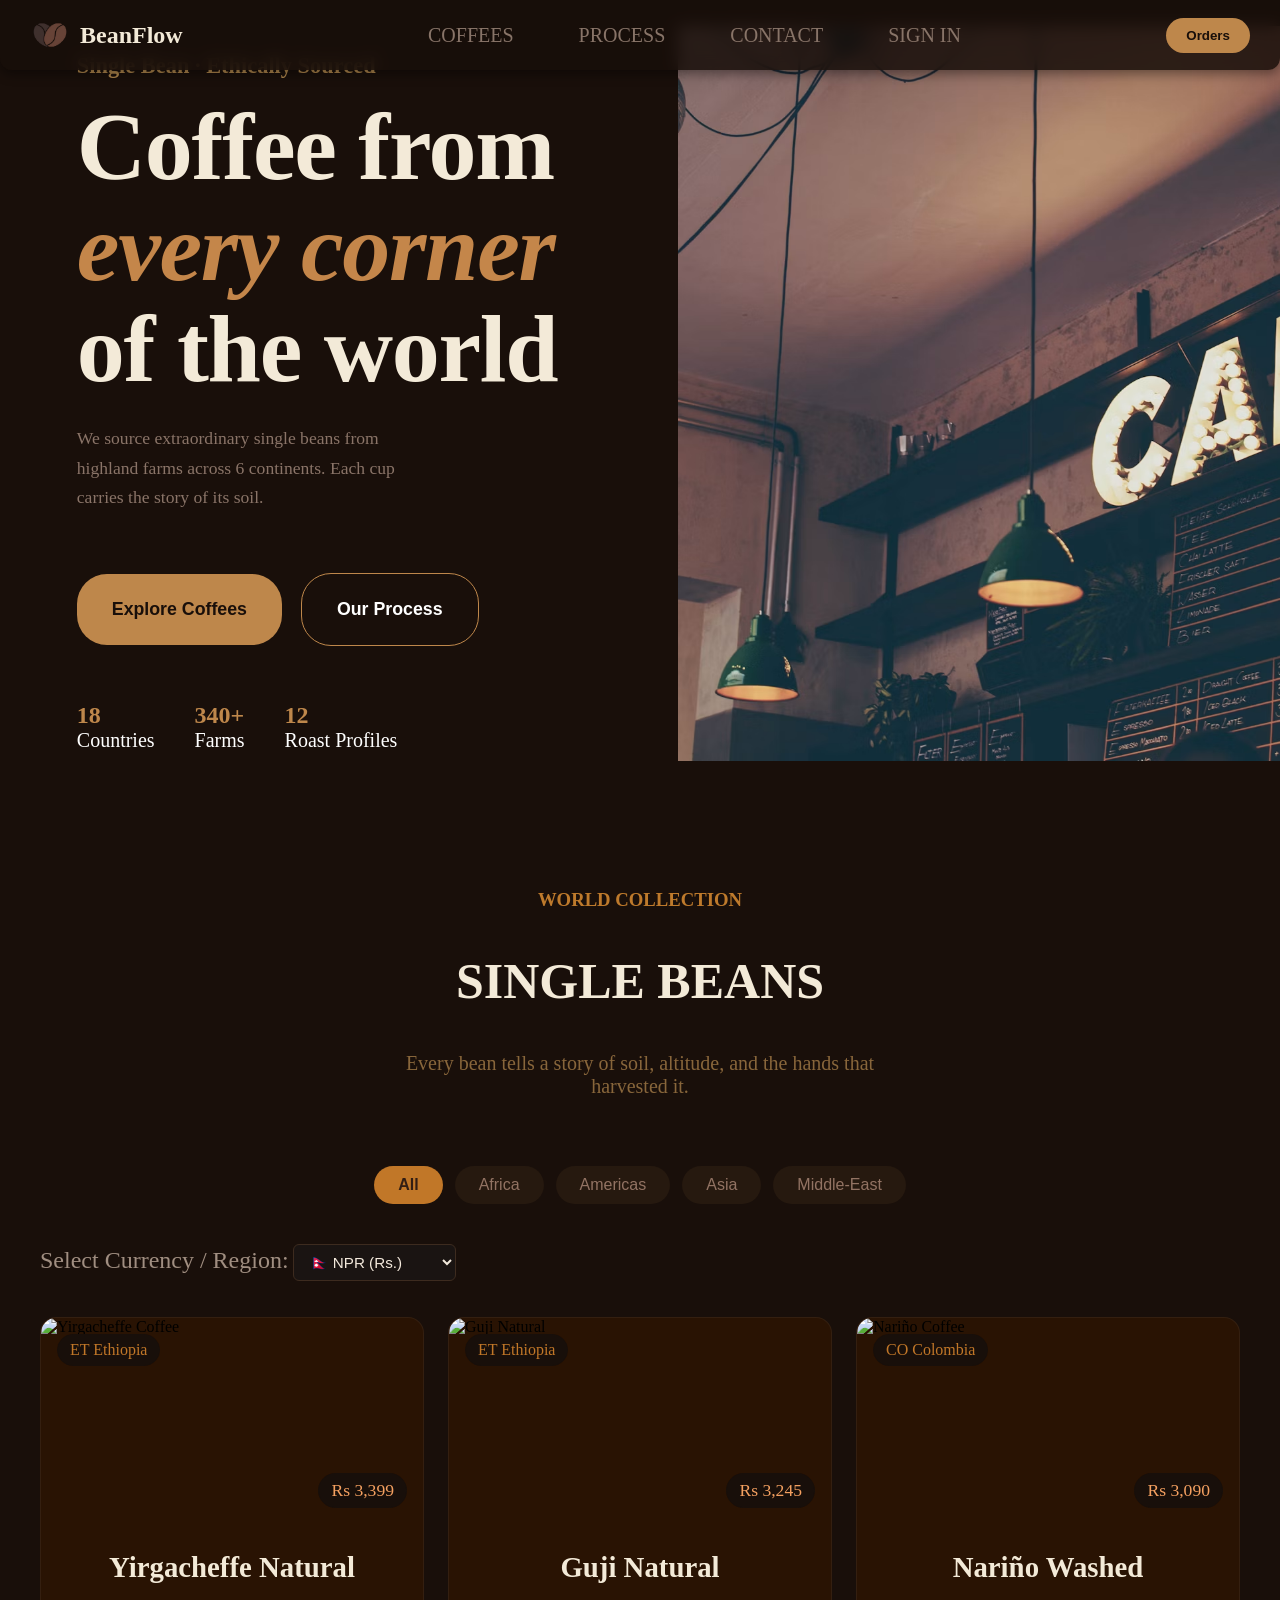
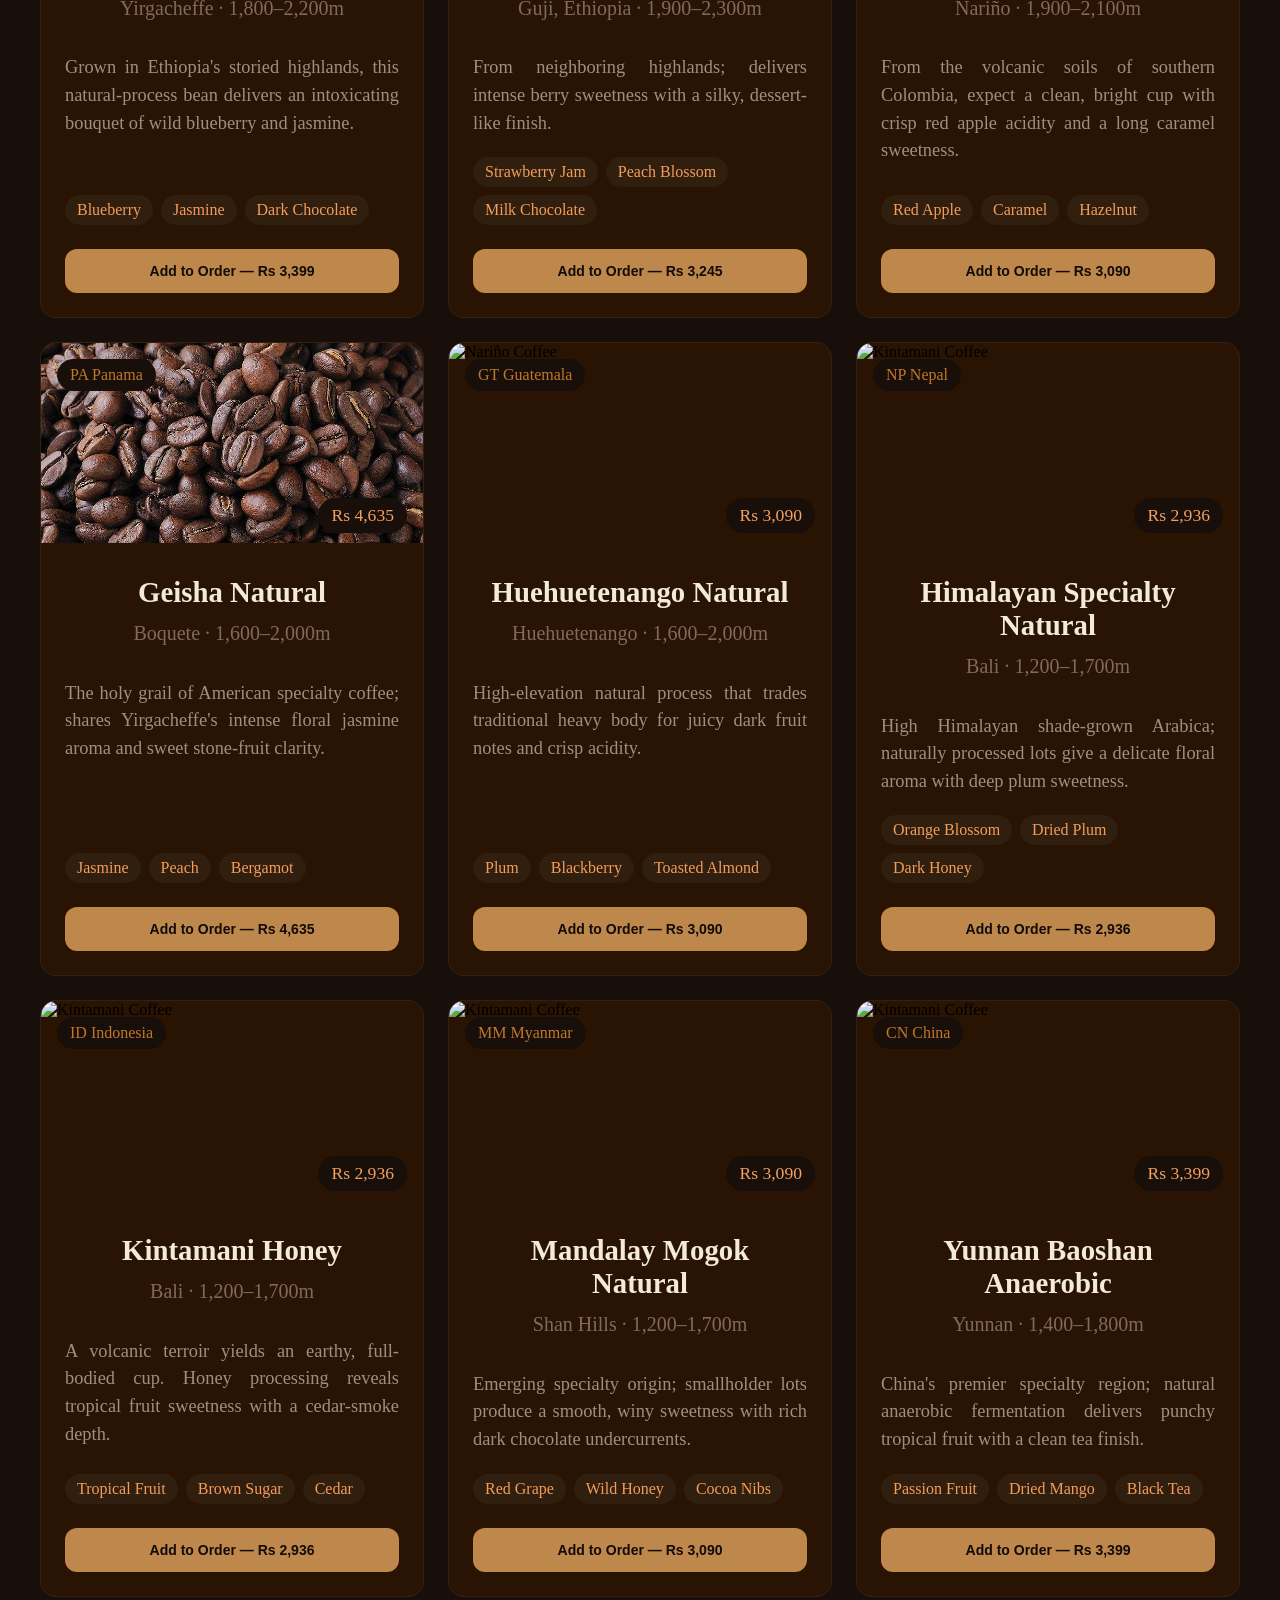
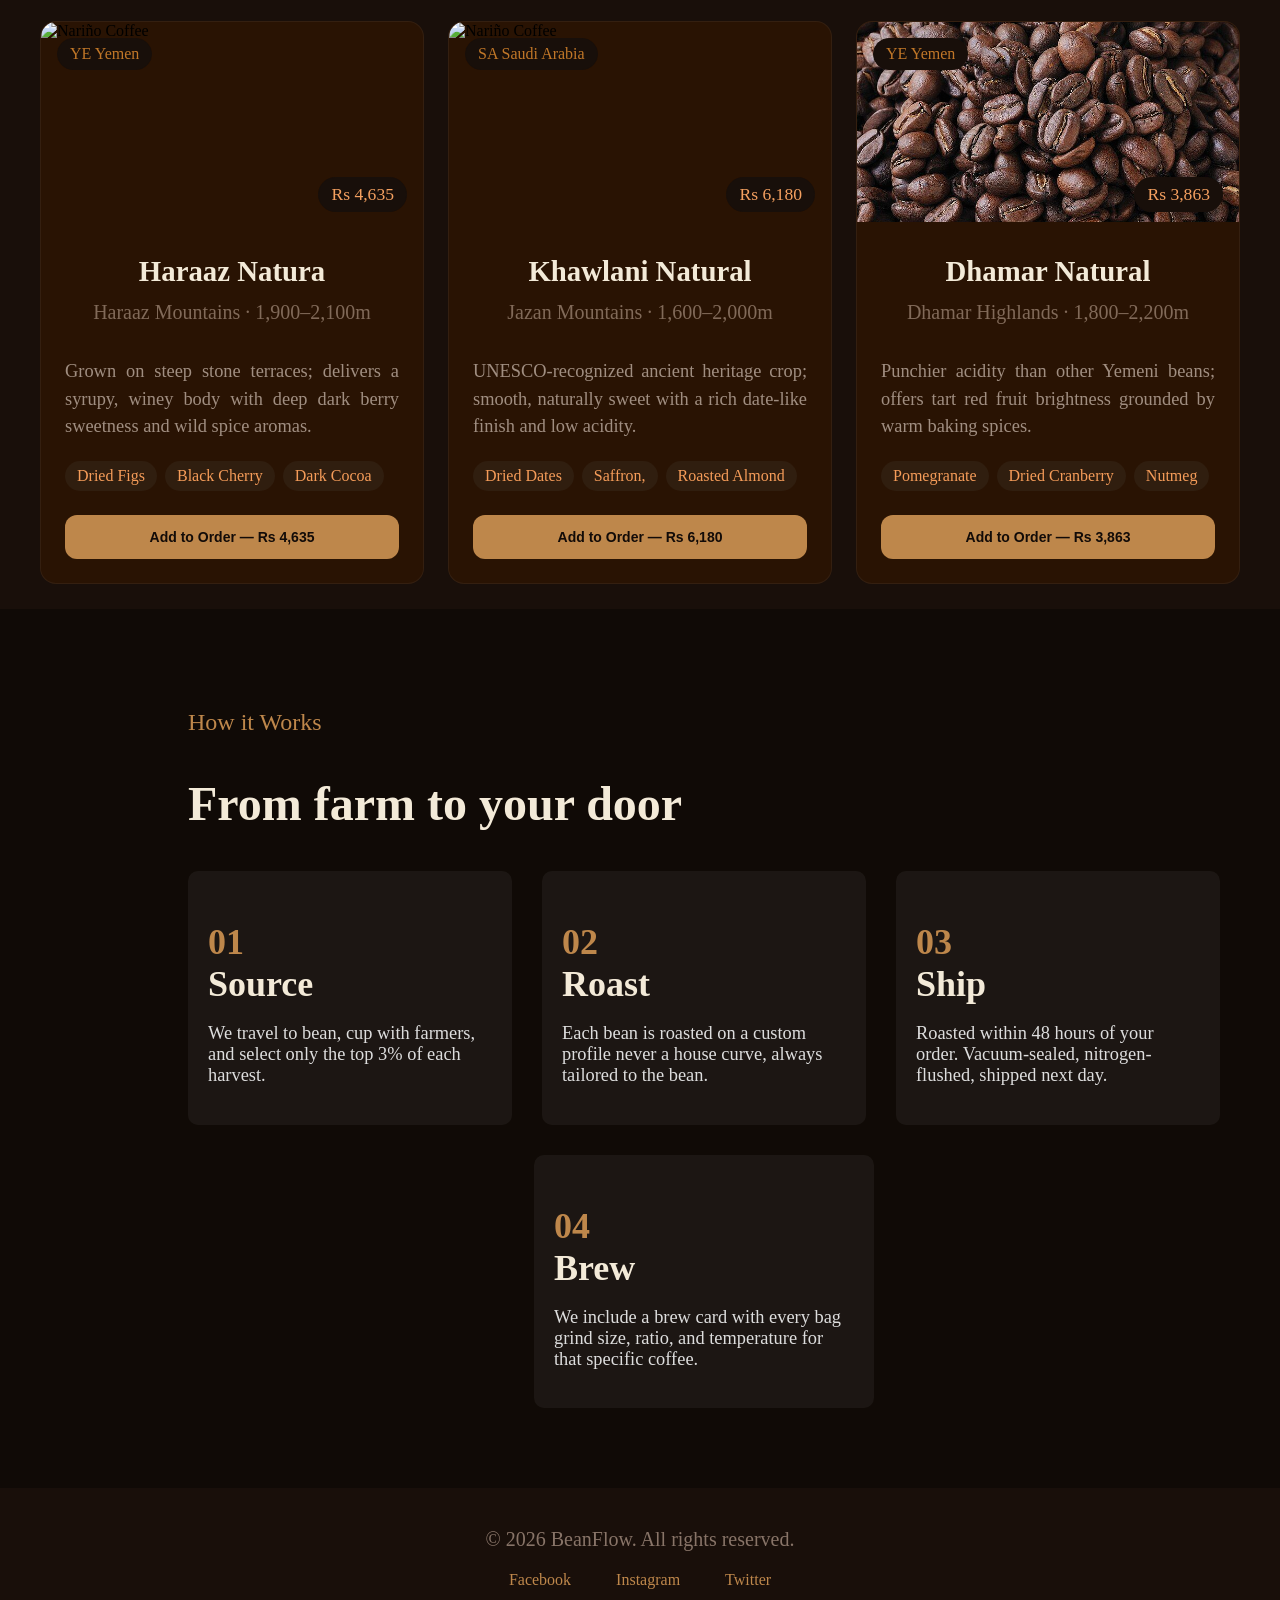
==== index.html @ 47e950b5 "Added coffee list and its features" ====
<!DOCTYPE html>
<html lang="en">

<head>
    <meta charset="UTF-8">
    <meta name="viewport" content="width=device-width, initial-scale=1.0">
    <title>BeanFlow</title>
    <link rel="icon" type="image/png" href="images/logo.png">
    <link rel="stylesheet" href="index.css">
</head>

<body>

    <nav class="navbar">
        <div class="logo">
            <a href="#home"><img src="images/logo.png" alt="Coffee Shop Logo">
                <span class="logo-text">BeanFlow</span></a>
        </div>
        <ul class="nav-links">
            <li><a href="#coffees">COFFEES</a></li>
            <li><a href="#proces">PROCESS</a></li>
            <li><a href="contact.html">CONTACT</a></li>
            <li><a href="signin.html">SIGN IN</a></li>
        </ul>
        <button class="cart-button">
            <!-- <img src="images/cart.jpg" alt="Cart Icon"> -->
            <span class="cart-text">Orders</span>
        </button>
    </nav>

    <div class="hero" id="home">
        <div class="hero-text">
            <h2>Single Bean · Ethically Sourced</h2>
            <h1>
                <span class="coffee-from">Coffee from</span><br>
                <span class="mid">every corner</span><br>
                <span class="coffee-from">of the world</span><br>
            </h1>
            <p> We source extraordinary single beans from <br>
                highland farms across 6 continents. Each cup<br>
                carries the story of its soil.</p>

            <div class="hero-bttn">
                <a href="#coffees"><button>Explore Coffees</button></a>
                <a href="#proces"><button id="process-bttn">Our Process</button></a>
            </div>
            <div class="hero-stats">
                <div><strong>18<br></strong>Countries</div>
                <div><strong>340+<br></strong>Farms</div>
                <div><strong>12<br></strong>Roast Profiles</div>
            </div>
        </div>
        <div class="hero-image">
            <img src="images/cozy-coffee-shop-stockcake.jpg" alt="Coffee Beans">
        </div>
    </div>

    <section class="coffees" id="coffees">
        <div class="heading">
            <h3>WORLD COLLECTION</h3>
            <h1>SINGLE BEANS</h1>
            <P>Every bean tells a story of soil, altitude, and the hands that <br>harvested it.</P>
        </div>

        <div class="container2">
            <div class="filter-tabs">
                <button class="tab-btn active" data-region="all">All</button>
                <button class="tab-btn" data-region="africa">Africa</button>
                <button class="tab-btn" data-region="americas">Americas</button>
                <button class="tab-btn" data-region="asia">Asia</button>
                <button class="tab-btn" data-region="middle-east">Middle-East</button>
            </div>

            <!-- Currency Selector -->
            <div class="currency-selector">
                <label for="currency">Select Currency / Region:</label>
                <select id="currency" onchange="updatePrices()">
                    <option value="NPR" selected>🇳🇵 NPR (Rs.)</option>
                    <option value="USD">🇺🇸 USD ($)</option>
                    <option value="EUR">🇪🇺 EUR (€)</option>
                    <option value="GBP">🇬🇧 GBP (£)</option>
                </select>
            </div>

            <div class="cards-grid">

                <!-- Card 1, africa -->
                <div class="card" data-region="africa">
                    <div class="card-image">
                        <img src="./images/Yirgacheffe Coffee.jpg" alt="Yirgacheffe Coffee">
                        <span class="badge top-left">ET Ethiopia</span>
                        <span class="badge top-right"><span class="price" data-price-usd="22">$22</span></span>
                    </div>
                    <div class="card-content">
                        <div class="card-header">
                            <h3 class="card-title">Yirgacheffe Natural</h3>

                        </div>
                        <p class="meta">Yirgacheffe · 1,800–2,200m</p>
                        <p class="description">
                            Grown in Ethiopia's storied highlands, this natural-process bean delivers an intoxicating
                            bouquet of wild blueberry and jasmine.
                        </p>
                        <div class="tags">
                            <span class="tag">Blueberry</span>
                            <span class="tag">Jasmine</span>
                            <span class="tag">Dark Chocolate</span>
                        </div>
                        <button class="btn-primary" data-price-usd="22">Add to Order — $22</button>
                    </div>
                </div>
                <div class="card" data-region="africa">
                    <div class="card-image">
                        <img src="./images/Guji Natural.webp" alt="Guji Natural">
                        <span class="badge top-left">ET Ethiopia</span>
                        <span class="badge top-right"><span class="price" data-price-usd="21">$21</span></span>
                    </div>
                    <div class="card-content">
                        <div class="card-header">
                            <h3 class="card-title">Guji Natural</h3>
                        </div>
                        <p class="meta">Guji, Ethiopia · 1,900–2,300m</p>
                        <p class="description">
                            From neighboring highlands; delivers intense berry sweetness with a silky, dessert-like
                            finish.
                        </p>
                        <div class="tags">
                            <span class="tag">Strawberry Jam</span>
                            <span class="tag">Peach Blossom</span>
                            <span class="tag">Milk Chocolate</span>
                        </div>
                        <button class="btn-primary" data-price-usd="21">Add to Order — $21</button>
                    </div>
                </div>

                <!-- Card 2, americas -->


                <div class="card" data-region="americas">
                    <div class="card-image">
                        <img src="./images/Nariño Washed.jpg"
                            alt="Nariño Coffee">
                        <span class="badge top-left">CO Colombia</span>
                        <span class="badge top-right"><span class="price" data-price-usd="20">$20</span></span>
                    </div>
                    <div class="card-content">
                        <div class="card-header">
                            <h3 class="card-title">Nariño Washed</h3>
                        </div>
                        <p class="meta">Nariño · 1,900–2,100m</p>
                        <p class="description">
                            From the volcanic soils of southern Colombia, expect a clean, bright cup with crisp red
                            apple acidity and a long caramel sweetness.
                        </p>
                        <div class="tags">
                            <span class="tag">Red Apple</span>
                            <span class="tag">Caramel</span>
                            <span class="tag">Hazelnut</span>
                        </div>
                        <button class="btn-primary" data-price-usd="20">Add to Order — $20</button>
                    </div>
                </div>


                <div class="card" data-region="americas">
                    <div class="card-image">
                        <img src="./images/bean_logic.jpg"
                            alt="Nariño Coffee">
                        <span class="badge top-left">PA Panama</span>
                        <span class="badge top-right"><span class="price" data-price-usd="30">$30</span></span>
                    </div>
                    <div class="card-content">
                        <div class="card-header">
                            <h3 class="card-title">Geisha Natural</h3>
                        </div>
                        <p class="meta">Boquete · 1,600–2,000m</p>
                        <p class="description">
                            The holy grail of American specialty coffee; shares Yirgacheffe's
                            intense floral jasmine aroma and sweet stone-fruit clarity.
                        </p>
                        <div class="tags">
                            <span class="tag">Jasmine</span>
                            <span class="tag">Peach</span>
                            <span class="tag">Bergamot</span>
                        </div>
                        <button class="btn-primary" data-price-usd="30">Add to Order — $30</button>
                    </div>
                </div>

                <div class="card" data-region="americas">
                    <div class="card-image">
                        <img src="./images/Huehuetenango Natural.jpg"
                            alt="Nariño Coffee">
                        <span class="badge top-left">GT Guatemala</span>
                        <span class="badge top-right"><span class="price" data-price-usd="20">$20</span></span>
                    </div>
                    <div class="card-content">
                        <div class="card-header">
                            <h3 class="card-title">Huehuetenango Natural</h3>

                        </div>
                        <p class="meta">Huehuetenango · 1,600–2,000m</p>
                        <p class="description">
                            High-elevation natural process that trades traditional heavy
                            body for juicy dark fruit notes and crisp acidity.
                        </p>
                        <div class="tags">
                            <span class="tag">Plum</span>
                            <span class="tag">Blackberry</span>
                            <span class="tag">Toasted Almond</span>
                        </div>
                        <button class="btn-primary" data-price-usd="20">Add to Order — $20</button>
                    </div>
                </div>

                <!-- Card 3 -->

                <div class="card" data-region="asia">
                    <div class="card-image">
                        <img src="./images/Himalayan Specialty Natural.webp"
                            alt="Kintamani Coffee">
                        <span class="badge top-left">NP Nepal</span>
                        <span class="badge top-right"><span class="price" data-price-usd="19">$19</span></span>
                    </div>
                    <div class="card-content">
                        <div class="card-header">
                            <h3 class="card-title">Himalayan Specialty Natural</h3>

                        </div>
                        <p class="meta">Bali · 1,200–1,700m</p>
                        <p class="description">
                            High Himalayan shade-grown Arabica; naturally processed lots give a delicate floral aroma
                            with deep plum sweetness.
                        </p>
                        <div class="tags">
                            <span class="tag">Orange Blossom</span>
                            <span class="tag">Dried Plum</span>
                            <span class="tag">Dark Honey</span>
                        </div>
                        <button class="btn-primary" data-price-usd="19">Add to Order — $19</button>
                    </div>
                </div>

                <div class="card" data-region="asia">
                    <div class="card-image">
                        <img src="./images/Guji Natural.webp"
                            alt="Kintamani Coffee">
                        <span class="badge top-left">ID Indonesia</span>
                        <span class="badge top-right"><span class="price" data-price-usd="19">$19</span>
                    </div>
                    <div class="card-content">
                        <div class="card-header">
                            <h3 class="card-title">Kintamani Honey</h3>
                        </div>
                        <p class="meta">Bali · 1,200–1,700m</p>
                        <p class="description">
                            A volcanic terroir yields an earthy, full-bodied cup. Honey processing reveals tropical
                            fruit sweetness with a cedar-smoke depth.
                        </p>
                        <div class="tags">
                            <span class="tag">Tropical Fruit</span>
                            <span class="tag">Brown Sugar</span>
                            <span class="tag">Cedar</span>
                        </div>
                        <button class="btn-primary" data-price-usd="19">Add to Order — $19</button>
                    </div>
                </div>

                <div class="card" data-region="asia">
                    <div class="card-image">
                        <img src="./images/Nariño Washed.jpg"
                            alt="Kintamani Coffee">
                        <span class="badge top-left">MM Myanmar</span>
                        <span class="badge top-right"><span class="price" data-price-usd="20">$20</span></span>
                    </div>
                    <div class="card-content">
                        <div class="card-header">
                            <h3 class="card-title">Mandalay Mogok Natural</h3>
                        </div>
                        <p class="meta">Shan Hills · 1,200–1,700m</p>
                        <p class="description">
                            Emerging specialty origin; smallholder lots produce a smooth, winy sweetness with rich dark
                            chocolate undercurrents.
                        </p>
                        <div class="tags">
                            <span class="tag">Red Grape</span>
                            <span class="tag">Wild Honey</span>
                            <span class="tag">Cocoa Nibs</span>
                        </div>
                        <button class="btn-primary" data-price-usd="20">Add to Order — $20</button>
                    </div>
                </div>

                <div class="card" data-region="asia">
                    <div class="card-image">
                        <img src="./images/Yirgacheffe Coffee.jpg"
                            alt="Kintamani Coffee">
                        <span class="badge top-left">CN China</span>
                        <span class="badge top-right"><span class="price" data-price-usd="22">$22</span></span>
                    </div>
                    <div class="card-content">
                        <div class="card-header">
                            <h3 class="card-title">Yunnan Baoshan Anaerobic</h3>
                        </div>
                        <p class="meta">Yunnan · 1,400–1,800m</p>
                        <p class="description">
                            China's premier specialty region; natural anaerobic fermentation delivers punchy tropical
                            fruit with a clean tea finish.
                        </p>
                        <div class="tags">
                            <span class="tag">Passion Fruit</span>
                            <span class="tag">Dried Mango</span>
                            <span class="tag">Black Tea</span>
                        </div>
                        <button class="btn-primary" data-price-usd="22">Add to Order — $22</button>
                    </div>
                </div>

                <div class="card" data-region="middle-east">
                    <div class="card-image">
                        <img src="./images/Himalayan Specialty Natural.webp"
                            alt="Nariño Coffee">
                        <span class="badge top-left">YE Yemen</span>
                        <span class="badge top-right"><span class="price" data-price-usd="30">$30</span></span>
                    </div>
                    <div class="card-content">
                        <div class="card-header">
                            <h3 class="card-title">Haraaz Natura</h3>

                        </div>
                        <p class="meta">Haraaz Mountains · 1,900–2,100m</p>
                        <p class="description">
                            Grown on steep stone terraces; delivers a syrupy, winey body with deep dark berry sweetness
                            and wild spice aromas.
                        </p>
                        <div class="tags">
                            <span class="tag">Dried Figs</span>
                            <span class="tag">Black Cherry</span>
                            <span class="tag">Dark Cocoa</span>
                        </div>
                        <button class="btn-primary" data-price-usd="30">Add to Order — $30</button>
                    </div>
                </div>

                <div class="card" data-region="middle-east">
                    <div class="card-image">
                        <img src="./images/Huehuetenango Natural.jpg"
                            alt="Nariño Coffee">
                        <span class="badge top-left">SA Saudi Arabia</span>
                        <span class="badge top-right"><span class="price" data-price-usd="40">$40</span></span>
                    </div>
                    <div class="card-content">
                        <div class="card-header">
                            <h3 class="card-title">Khawlani Natural</h3>

                        </div>
                        <p class="meta">Jazan Mountains · 1,600–2,000m</p>
                        <p class="description">
                            UNESCO-recognized ancient heritage crop; smooth, naturally sweet with a rich date-like
                            finish and low acidity.
                        </p>
                        <div class="tags">
                            <span class="tag">Dried Dates</span>
                            <span class="tag">Saffron,</span>
                            <span class="tag">Roasted Almond</span>
                        </div>
                        <button class="btn-primary" data-price-usd="40">Add to Order — $40</button>
                    </div>
                </div>

                <div class="card" data-region="middle-east">
                    <div class="card-image">
                        <img src="./images/bean_logic.jpg"
                            alt="Nariño Coffee">
                        <span class="badge top-left">YE Yemen</span>
                        <span class="badge top-right"><span class="price" data-price-usd="25">$25</span></span>
                    </div>
                    <div class="card-content">
                        <div class="card-header">
                            <h3 class="card-title">Dhamar Natural</h3>

                        </div>
                        <p class="meta">Dhamar Highlands · 1,800–2,200m</p>
                        <p class="description">
                            Punchier acidity than other Yemeni beans; offers tart red fruit brightness grounded by warm
                            baking spices.
                        </p>
                        <div class="tags">
                            <span class="tag">Pomegranate</span>
                            <span class="tag">Dried Cranberry</span>
                            <span class="tag">Nutmeg</span>
                        </div>
                        <button class="btn-primary" data-price-usd="25">Add to Order — $25</button>
                    </div>
                </div>

            </div>
        </div>
    </section>

    <section class="last" id="proces">
        <div class="last-text">
            <h2>How it Works</h2>
            <h1>From farm to your door</h1>
            <div class="steps">
                <div class="step">
                    <h1><strong>01<br></strong> Source</h1>
                    <p>We travel to bean, cup with farmers, and select only the top 3% of each harvest.</p>
                </div>
                <div class="step">
                    <h1><strong>02<br></strong> Roast</h1>
                    <p>Each bean is roasted on a custom profile never a house curve, always tailored to the bean.
                    </p>
                </div>
                <div class="step">
                    <h1><strong>03<br></strong> Ship</h1>
                    <p>Roasted within 48 hours of your order. Vacuum-sealed, nitrogen-flushed, shipped next day.</p>
                </div>
                <div class="step">
                    <h1><strong>04<br></strong> Brew</h1>
                    <p>We include a brew card with every bag grind size, ratio, and temperature for that specific
                        coffee.</p>
                </div>
            </div>
        </div>
    </section>

    <section class="footer">
        <div class="copyright">
            <p>&copy; 2026 BeanFlow. All rights reserved.</p>
        </div>
        <div class="socials">
            <a href="#">Facebook</a>
            <a href="#">Instagram</a>
            <a href="#">Twitter</a>
        </div>


    </section>

    <script>
        document.addEventListener('DOMContentLoaded', () => {
            const tabs = document.querySelectorAll('.tab-btn');
            const cards = document.querySelectorAll('.card');

            tabs.forEach(tab => {
                tab.addEventListener('click', () => {
                    // 1. Remove active state from all tabs and set to clicked tab
                    tabs.forEach(t => t.classList.remove('active'));
                    tab.classList.add('active');

                    // 2. Get region value from dataset
                    const selectedRegion = tab.dataset.region;

                    // 3. Filter cards
                    cards.forEach(card => {
                        const cardRegion = card.dataset.region;

                        if (selectedRegion === 'all' || cardRegion === selectedRegion) {
                            card.classList.remove('hide');
                        } else {
                            card.classList.add('hide');
                        }
                    });
                });
            });
        });

        // Exchange rates relative to 1 USD
        const exchangeRates = {
            USD: { symbol: "$", rate: 1, prefix: true },
            NPR: { symbol: "Rs ", rate: 154.5, prefix: true }, // 1 USD ≈ 154.5 NPR
            EUR: { symbol: "€", rate: 0.92, prefix: true },
            GBP: { symbol: "£", rate: 0.78, prefix: true }
        };

        function updatePrices() {
            const selectedCurrency = document.getElementById("currency").value;
            const { symbol, rate, prefix } = exchangeRates[selectedCurrency];

            // 1. Update standalone price display tags
            document.querySelectorAll(".price").forEach((el) => {
                const usdPrice = parseFloat(el.getAttribute("data-price-usd"));
                const converted = Math.round(usdPrice * rate);

                // Format e.g., "$22" or "Rs. 3,400"
                const formattedPrice = prefix
                    ? `${symbol}${converted.toLocaleString()}`
                    : `${converted.toLocaleString()} ${symbol}`;

                el.innerText = formattedPrice;
            });

            // 2. Update button text
            document.querySelectorAll(".btn-primary").forEach((btn) => {
                const usdPrice = parseFloat(btn.getAttribute("data-price-usd"));
                const converted = Math.round(usdPrice * rate);

                const formattedPrice = prefix
                    ? `${symbol}${converted.toLocaleString()}`
                    : `${converted.toLocaleString()} ${symbol}`;

                btn.innerText = `Add to Order — ${formattedPrice}`;
            });
        }

        // Run once on initial page load
        document.addEventListener("DOMContentLoaded", updatePrices);
    </script>
</body>


</html>
---- index.css ----
html {
  scroll-behavior: smooth;
  scroll-padding-top: 80px;
}

body {
    margin: 0;
    font-family: "Playfair Display", serif;
    background-color: #190F0A;
}

.navbar {
    position: fixed;
    background: rgba(24, 15, 10, 0.85);
    backdrop-filter: blur(8px);
    -webkit-backdrop-filter: blur(8px);
    padding: 15px 30px;
    border-radius: 0 0 12px 12px;
    box-shadow: 0 4px 12px rgba(0, 0, 0, 0.4);
    z-index: 1000;
    overflow: hidden;
    display: flex;
    justify-content: space-between;
    align-items: center;
    z-index: 1000;
    top: 0;
    width: 100%;
    padding: 15px 30px;
    box-sizing: border-box;
}

.nav-links {
    list-style: none;
    margin: 0 15px;
    font-size: 20px;
    display: flex;
    gap: 65px;
}


.nav-links li a {
    text-decoration: none;
    color: #887468;
    /* font-weight: bold; */
}

.nav-links li a:hover {
    color: #f0dac2;
    transition: 0.3s;
}

.contact-nav {
    color: #BE874B;
    font-weight: bold;
}

.signin-nav {
    color: #BE874B;
    font-weight: bold;
}

.cart-button {
    background-color: #BE874B;
    color: #190F0A;
    border: none;
    padding: 10px 20px;
    cursor: pointer;
    border-radius: 20px;
    flex-shrink: 0;
    justify-content: center;
    font-weight: bold;
}

.cart-button:hover {
    background-color: #A36B3D;
}

.cart-button img {
    width: 20px;
    height: auto;
    margin-right: 5px;
}

.logo {
    display: flex;
    align-items: center;
    font-size: 1.5rem;
    font-weight: bold;
    color: #BE874B;
    gap: 10px;
}

.logo a {
    text-decoration: none;
    color: #F3EAD8;
    display: flex;
    align-items: center;
    gap: 10px;
}

.logo img {
    width: 40px;
    height: auto;
}

.logo text {
    color: #BE874B;
    font-size: 1.2rem;
    font-weight: bold;
}

.hero {
    display: flex;
    align-items: center;
    justify-content: center;
    
}

.hero h2 {
    color: #AE854B;
    font-size: 1.4rem;
}

.coffee-from {
    color: #F3EAD8;
    font-size: 6rem;
}

.mid {
    color: rgb(196, 134, 74);;
    font-size: 6rem;
    font-family: "Playfair Display", serif;
    font-style: italic;
}

.hero p {
    color: #857468;
    font-size: 1.7rem;
    margin-bottom: 30px;
}

.hero-text {
    max-width: 50%;
    flex: 1;
    margin-top: 2%;
    margin-left: 6%;
}


.hero-text p{
    color: rgb(138, 116, 104);
    font-size: 1.1rem;
    line-height: 1.7;
    max-width: 420px;
    margin-bottom: 2.5rem;
    font-weight: 300;
}
.hero-text h1{
       font-family: "Playfair Display", serif;
    font-size: clamp(3rem, 5vw, 5.5rem);
    font-weight: 700;
    line-height: 1.05;
    color: rgb(245, 234, 216);
    margin: 0px 0px 1.5rem;
    letter-spacing: -0.02em;
}

.hero-image{
    flex: 1;
    overflow: hidden;
    margin-top: 2%;
}
.hero-image img {
    width: 100%;
    height: 100%;
    object-fit: cover;
    display: block;
}

.hero-bttn button {
    background-color: #BE874B;
    color: #190F0A;
    border: none;
    padding: 25px 35px;
    margin-right: 15px;
    border-radius: 30px;
    cursor: pointer;
    font-weight: bold;
    transition: background 0.3s ease;
    margin-top: 20px;
    margin-bottom: 20px;
    font-size: 1.11rem;
}

.hero-bttn button:hover {
    background-color: #A36B3D;
    transition: background 0.3s ease;
}

#process-bttn {
    background-color: #190F0A;
    color: #fff;
    border: 1px solid #BE874B;
    padding: 25px 35px;
}

.hero-stats {
    display: flex;
    gap: 40px;
    margin-top: 6%;
    font-size: 1.25rem;
    color: #fff;
}

.hero-stats strong {
    font-size: 1.5rem;
    color: #BE874B;
}

/* ---------------COFFES-LIST-------------- */

.currency-selector{
    margin-bottom: 3%;
}

.currency-selector label{
    font-size: 1.5rem;
    color: #a08e81;
    letter-spacing: 0;
}

.currency-selector select{
    background-color: #1a1412; /* Dark coffee background */
  color: #f3e9dc;            /* Creamy text */
  font-size: 0.95rem;
  font-weight: 500;

  border: 1px solid #3d2b1f; /* Subtle warm border */
  border-radius: 6px;
  padding: 8px 36px 8px 12px; /* Extra right padding for custom arrow */
  cursor: pointer;
  transition: all 0.2s ease-in-out;
}

.coffees{
    margin-top: 10%;
}

.heading{
    text-align: center;
}

.heading h1{
    color: #F3EAD8;
    font-size: 50px;
}

.heading h3{
    color: #BE7A2C;
}

.heading p{
    color: #88663B;
    font-size: 20px;
}

.container2 {
  max-width: 1200px;
  margin: 0 auto;
}

/* Tabs Navigation */
.filter-tabs {
  display: flex;
  justify-content: center;
  gap: 12px;
  margin-bottom: 40px;
  flex-wrap: wrap;
}

.tab-btn {
  background-color: #26190F;
  color: #927363;
  border: none;
  padding: 10px 24px;
  border-radius: 999px;
  font-size: 16px;
  cursor: pointer;
  transition: all 0.3s ease;
  margin-top: 4%;
}

.tab-btn.active, 
.tab-btn:hover {
  background-color: #c17728;
  color: #321e14;
  font-weight: 700;
}

/* Grid Layout */
.cards-grid {
  display: grid;
  grid-template-columns: repeat(auto-fill, minmax(350px, 1fr));
  gap: 24px;
}

/* Card Styling */
.card {
  background-color: #291303;
  border-radius: 16px;
  overflow: hidden;
  border: 1px solid rgba(255, 255, 255, 0.05);
  display: flex;
  flex-direction: column;
  transition: transform 0.3s ease, opacity 0.3s ease;
}

/* Hide animation class */
.card.hide {
  display: none;
}

.card-image {
  position: relative;
  height: 200px;
}

.card-image img {
  width: 100%;
  height: 100%;
  object-fit: cover;
}

.badge {
  position: absolute;
  top: 16px;
  background: #180F0A;
  backdrop-filter: blur(8px);
  color: #c17728;
  font-size: 1rem;
  padding: 6px 12px;
  border-radius: 999px;
  border: 1px solid #180F0A;
}

.badge.top-left{ 
    left: 16px; 
}

.badge.top-right{
    right: 16px;
    top: 155px;
}

/* Card Body */
.card-content {
  padding: 24px;
  display: flex;
  flex-direction: column;
  flex-grow: 1;
}

.card-header {
  display: block;
  margin-bottom: 4px;
}

.card-title {
  margin: 9px;
  font-size: 1.8rem;
  color: #F3EAD8;
  text-align: center;
}

.price {
  font-size: 1.1rem;
  color: #f4a060;
}

.meta {
  font-size: 1.25rem;
  color: #816a59;
  margin: 0 0 16px 0;
  text-align: center;
}

.description {
  font-size: 1.15rem;
  line-height: 1.5;
  color: #a08e81;
  margin-bottom: 20px;
  flex-grow: 1;
  text-align: justify;
}

/* Tags */
.tags {
  display: flex;
  gap: 8px;
  flex-wrap: wrap;
  margin-bottom: 24px;
}

.tag {
  background-color: #301E0F;
  color: #f59c59;
  font-size: 1rem;
  padding: 6px 12px;
  border-radius: 999px;
}

/* Button */
.btn-primary {
  width: 100%;
  background-color: #BE874B;
  color: #120b08;
  border: none;
  padding: 14px;
  border-radius: 12px;
  font-weight: 600;
  font-size: 14px;
  cursor: pointer;
  transition: opacity 0.2s ease;
}

.btn-primary:hover {
  opacity: 0.9;
}

/* ---------last section------------ */
.last {
    background-color: #100A06;
}

.last-text{
    padding: 80px 60px;  
    margin-top: 2%;
    margin-left: 10%;
}


.last-text > h2 {
    font-size: 1.5rem;
    font-weight: 400;
    margin-bottom: 10px;
    color: #BE874B;
}

.last-text > h1 {
    font-size: 3rem;
    margin-bottom: 40px;
    color: #F3EAD8;
}

.steps {
    display: flex;
    justify-content: center;
    gap: 30px;
    flex-wrap: wrap;
    max-width: 100%;
}

.step {
    flex: 1;
    min-width: 220px;
    max-width: 300px;
    background: rgba(255, 255, 255, 0.05);
    padding: 20px;
    border-radius: 10px;
    text-align: left;
}

.step h1 {
    font-size: 2.25rem;
    margin-bottom: 10px;
    color: #F3EAD8;
}

.step strong {
    color: #BE874B;
    margin-right: 5px;
}

.step p {
    font-size: 1.15rem;
    color: #ddd;
}


/* ----------Footer section------------ */
.footer {
    background-color: #190F0A;
    padding: 20px 0;
}

.copyright {
    text-align: center;
    color: #887468;
    font-size: 1.25rem;
}

.socials {
    display: flex;
    justify-content: center;    
    margin-top: 10px;
    gap: 45px;
}

.socials a {
    text-decoration: none;
    color: #BE874B;
    font-size: 1rem;
    transition: color 0.3s ease;
}

/* -----------------CONTACT-PAGE------------------- */

.intro {
    background-color: #21140C;
    padding: 80px 60px; 
    margin-top: 3%;
}

.intro-text {
    max-width: 600px;
    margin: 0 auto;
    text-align: center;
}

.intro-text h1 {
    font-size: 5rem;
    margin-bottom: 20px;
    color: #F3EAD8;
}

.intro-text h2 {
    font-size: 1.5rem;
    font-weight: 400;
    margin-bottom: 10px;
    color: #BE874B;
}

.intro-text p {
    font-size: 1.25rem;
    color: #887468;
    line-height: 1.6;
}

.cointainer1{
    border: 1px solid #BE874B;
    border-radius: 10px;
    width: 110%;
    background-color: #201208;
}



.contact{
    display: flex;
    justify-content: space-between;
    align-items: flex-start;
    margin-top: 4%;

}

.contact-left{
    flex: 1;
    padding: 20px;
    margin-left: 18%;
    max-width: 40%;
}

.contact-left h2 {
    font-size: 2.5rem;
    margin-bottom: 20px;
    color: #F3EAD8;
}

.contact-left strong{
    color: #BE854B;
}

.contact-left p {
    font-size: 1.25rem;
    color: #F3EAD8;
    line-height: 1.6;
    margin-bottom: 20px;
}

.contact-right {
    flex: 1;
    margin-right: 15%;
    max-width: 40%;
    padding: 20px;
    margin-top: 2%;
}

.contact-right h2 {
    font-size: 2.5rem;
    margin-bottom: 20px;
    color: #F3EAD8;
    margin-bottom: 20px;
    margin-left: 40px;
}

.contact-right form {
    display: flex;
    flex-direction: column;
    width: 100%;
    align-items: flex-start;
    margin: 40px;
}

.contact-right input,
.contact-right textarea{
    width: 80%;
    padding: 12px;
    margin-bottom: 15px;
    border: 1px solid #887468;
    border-radius: 6px;
    background-color: #1C1009;
    color: #887468;
    font-size: 1.25rem;
}   

.contact-right label{
    color: #887468;
    font-weight: bold;
    margin-bottom: 7px;
    font-size: 1.25rem;
}

.contact-right ::placeholder{
    color: #887653;
}

.contact-right button {
    padding: 12px 20px;
    background-color: #BE874B;
    border: none;
    border-radius: 6px;
    color: #190F0A;
    font-weight: bold;
    cursor: pointer;
    transition: background 0.3s ease;
    width: 85%;
    height: 58px;
}

.contact-right button:hover {
    background-color: #A36B3D;
}

.form-row{
    display: flex;
    width: 90%;
}

.form-group{
    flex: 1;
    display: flex;
    flex-direction: column;
}

.form-group label{
    font-size: 1.25rem;
}

.b2binfo{
    background-color: #201208;
    border: 1px solid #BE874B;
    padding: 20px;
    border-radius: 15px;
    width: 75%;
    margin-top: 80px;
}

.b2binfo h1{
    font-size: 2.5rem;
    color: #BE874B;
}

.b2binfo p{
    font-size: 1.5rem;
}

/* -----------loginpage-------------- */
.login_land{
    display: flex;
    width: 100%;
    height: 100vh;
}

.login_right{
        width: 50%;
    overflow: hidden;
}

.login_right img{
    width: 100%;
    height: 100%;
    object-fit: cover;
    display: block;
}

.login_left{
    flex: 1;
    max-width: 500px;
    padding: 40px;
    text-align: left;
    align-items: center;
    margin-top: 12%;
    margin-left: 10%;
}

.login_left h1{
    color: #F3EAD8;
    font-size: 64px;
}

.login_left p, label{
    margin-bottom: 50px;
    color: #88745C;
}

label{
    color:#8b7663;
    margin-bottom:8px;
    font-size:14px;
    letter-spacing:2px;
}

.lform-row{
      display:flex;
    flex-direction:column;
    gap:25px;
    width:100%;
}

.lform-group, .form-group{
    display: grid;
    flex-direction: column;
}
input{
    width:100%;
    height:52px;
    border:1px solid #3d2a1d;
    background:transparent;
    border-radius:10px;
    padding:0 18px;
    color:white;
    font-size:16px;
}

input::placeholder{
    color: #867C6A;
}

input:focus{
    outline:none;
    border-color:#d39a57;
}
.lform-group label{
    display:inline-block;
    font-size: 1.25rem;
}

.forgot-link{
    float:right;
    color:#d39a57;
    text-decoration:none;
    font-size:14px;
    margin-top:-22px;
    margin-left: 100%;
}
.signin-btn{
    width:100%;
    height:58px;
    background:#d39a57;
    color:#1b100a;
    border:none;
    border-radius:12px;
    font-size:22px;
    font-weight:600;
    cursor:pointer;
    margin-top:35px;
    margin-left: 15px;
}
.register_link{
    text-align:center;
    margin-top:35px;
    color:#8b7663;
}

.register_link a{
    color:#d39a57;
    text-decoration:none;
}
.signup,
.create_acc{
    width:180px;
    height:48px;
    border:none;
    cursor:pointer;
    font-size:16px;
}

.signup{
    background:#d39a57;
    color:#1b100a;
    border-radius:12px 0 0 12px;
}

.create_acc{
    background:transparent;
    color:#8f7a66;
    border:1px solid #3d2a1d;
    border-left:none;
    border-radius:0 12px 12px 0;
    margin-left:-5px;
}
/* Container for the tab buttons */
.tab-switcher {
    display: flex;
    width: 360px;
}

/* Updated Tab Buttons Styling */
.signup,
.create_acc {
    width: 180px;
    height: 48px;
    border: 1px solid #3d2a1d;
    cursor: pointer;
    font-size: 16px;
    background: transparent;
    color: #8f7a66;
    transition: all 0.3s ease;
}

.signup {
    border-radius: 12px 0 0 12px;
}

.create_acc {
    border-radius: 0 12px 12px 0;
    margin-left: -1px; /* Align border cleanly */
}

/* Active State for Tabs */
.signup.active,
.create_acc.active {
    background: #d39a57;
    color: #1b100a;
    border-color: #d39a57;
}

/* Form Visibility Toggle */
.form-content {
    display: none;
}

.form-content.active {
    display: block;
}
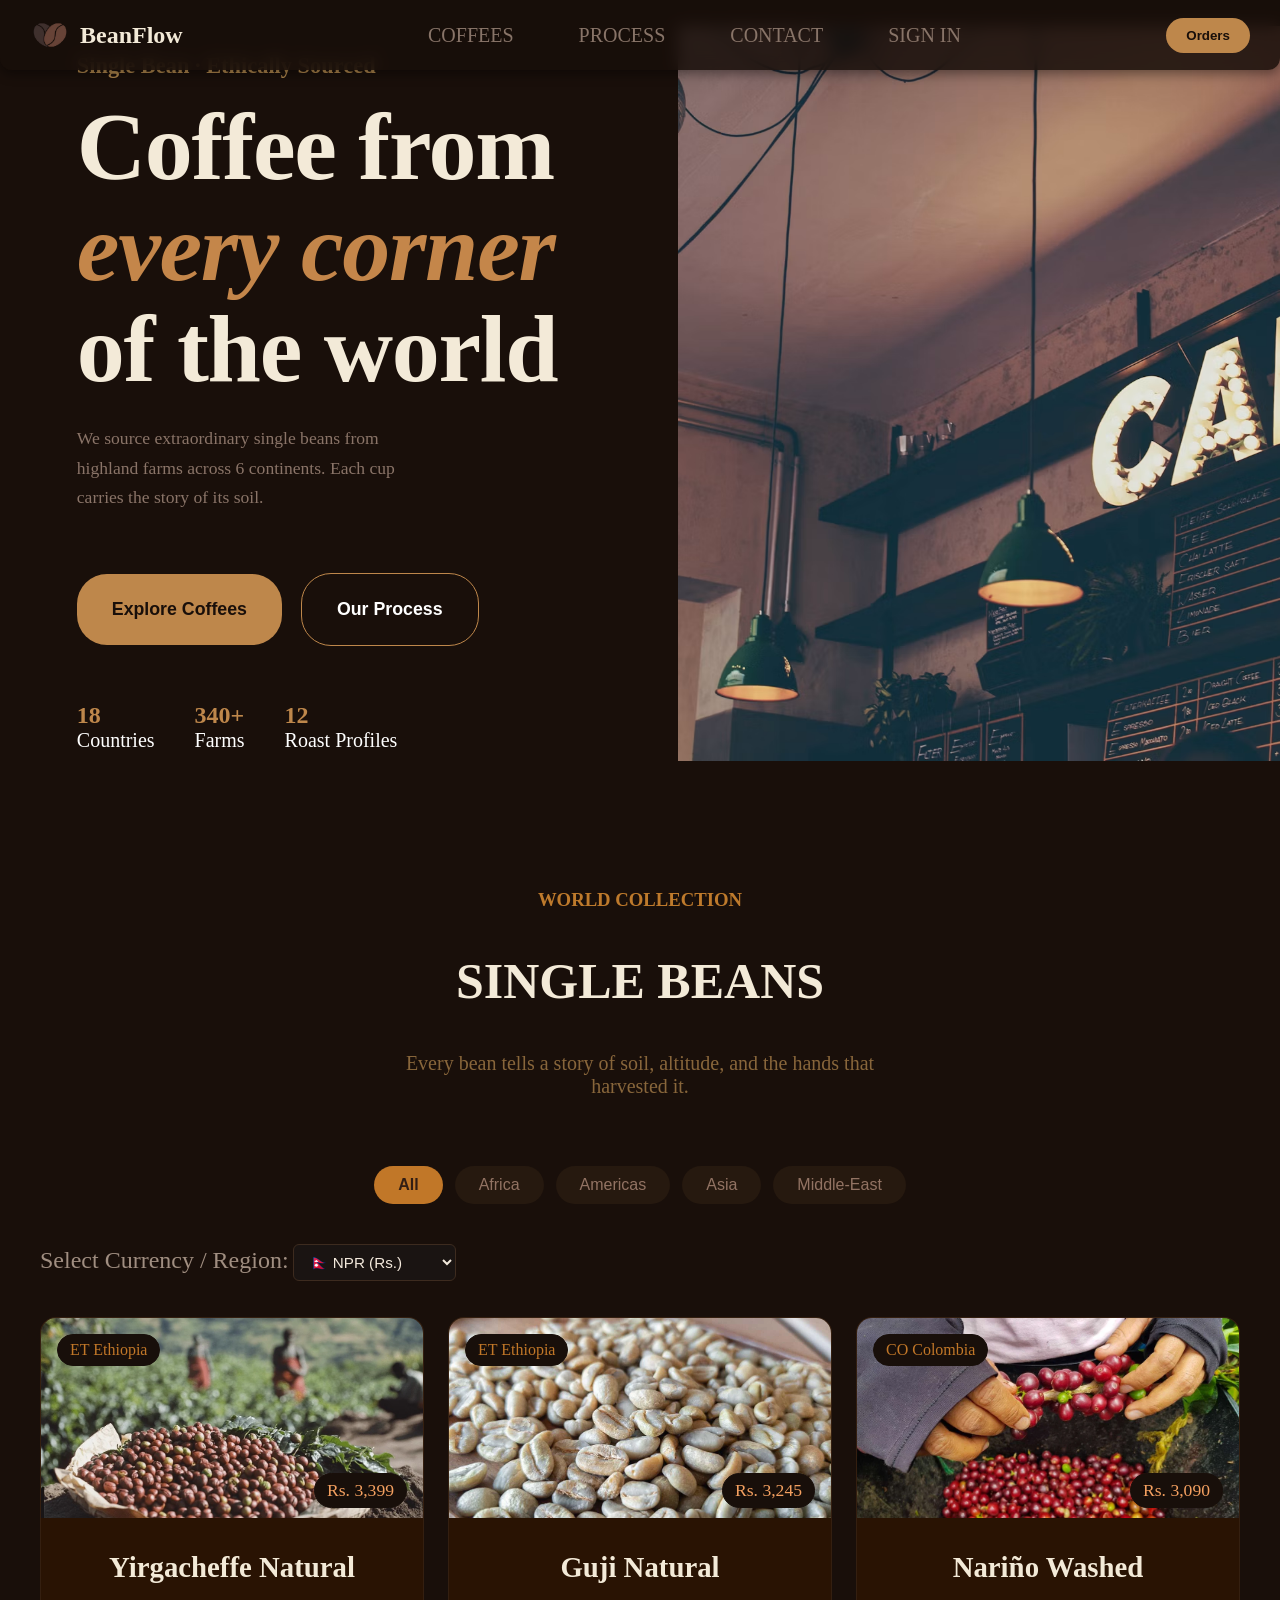
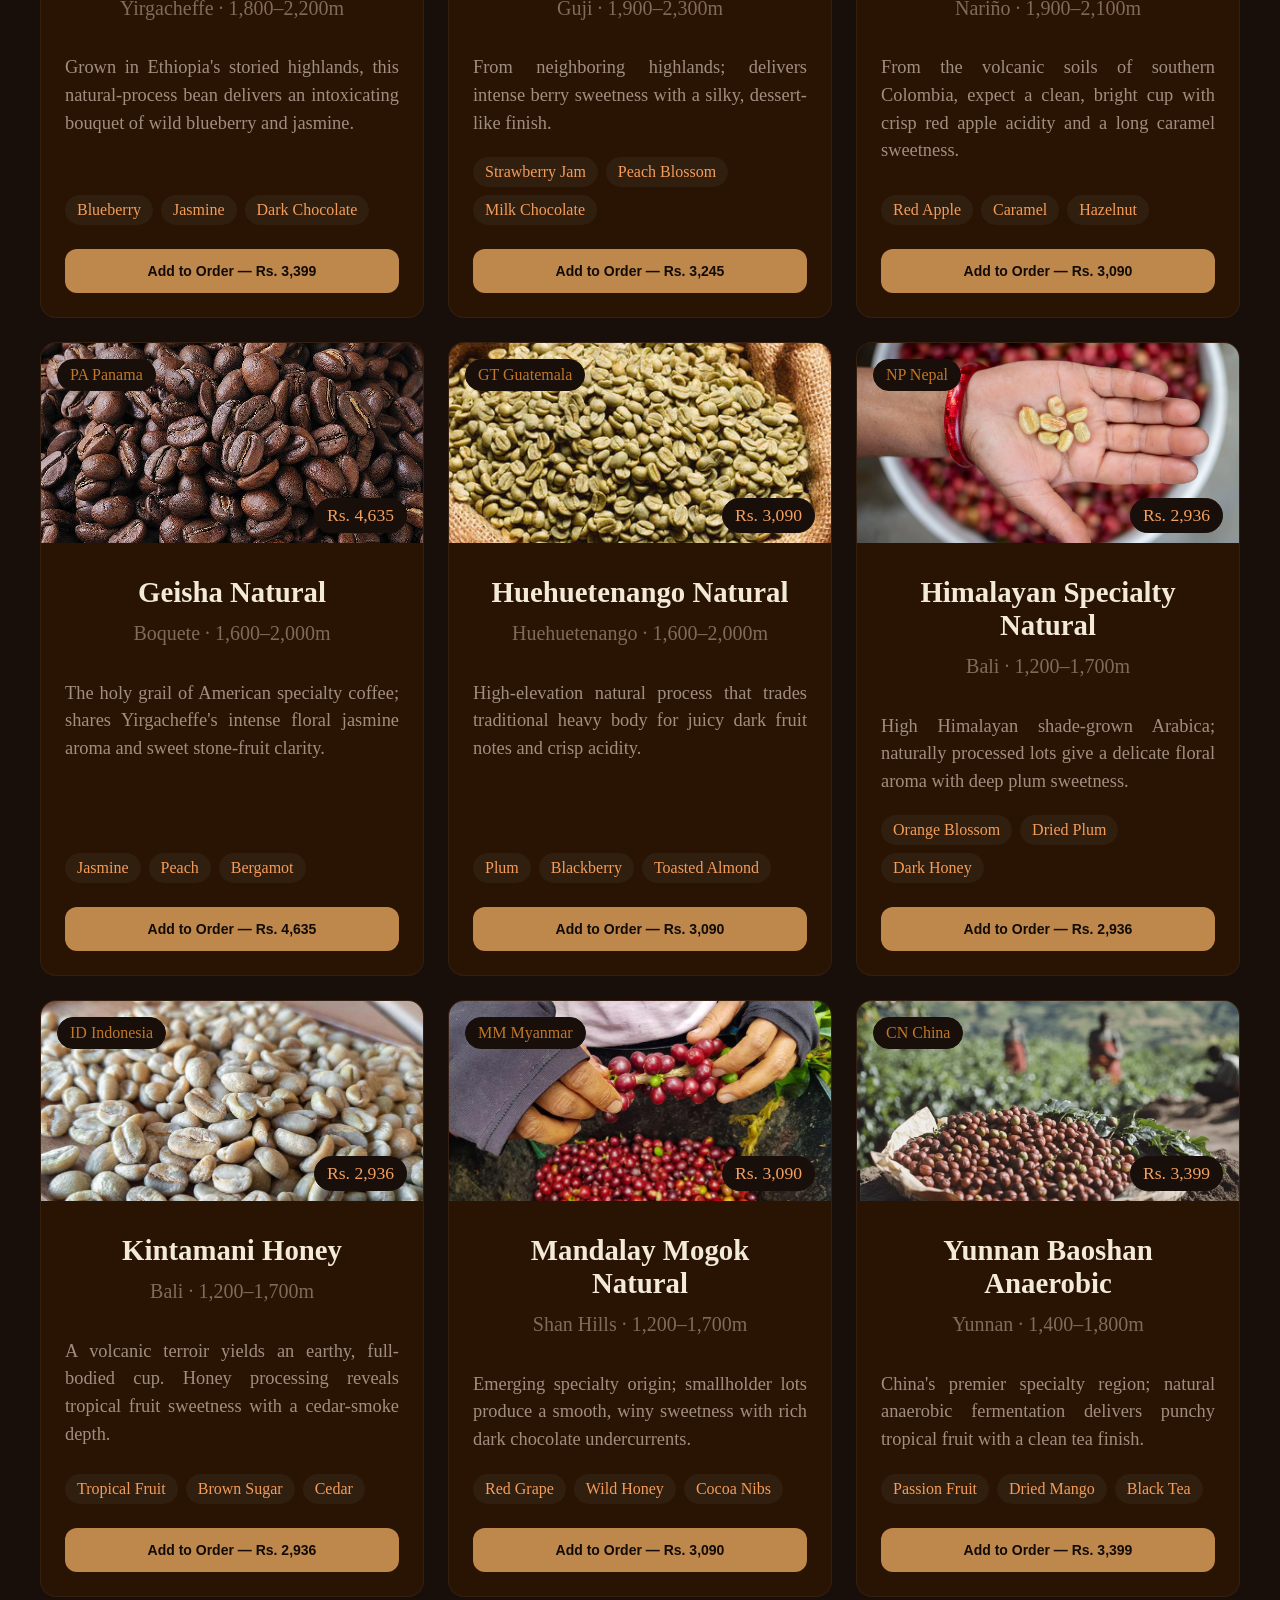
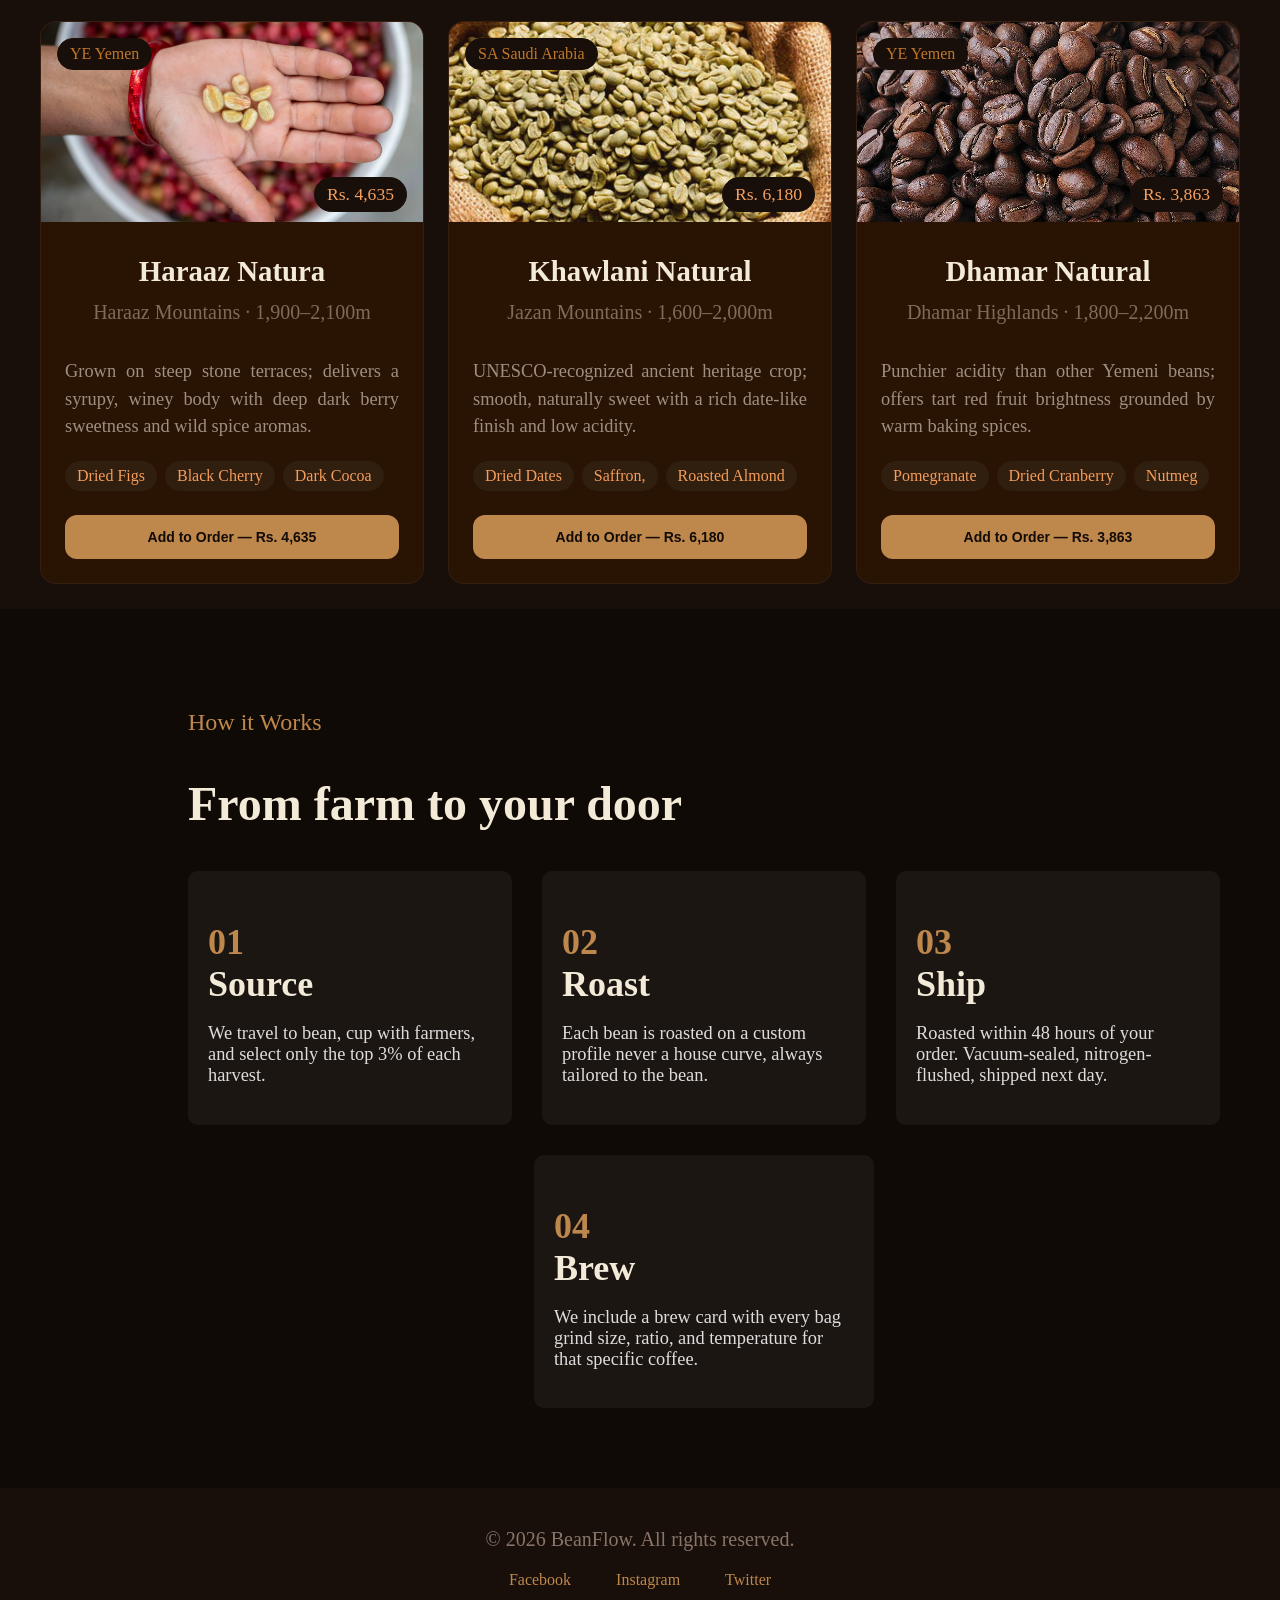
==== commit 4d4c63e5: "Modified css connection" ====
--- a/index.html
+++ b/index.html
@@ -6,7 +6,8 @@
     <meta name="viewport" content="width=device-width, initial-scale=1.0">
     <title>BeanFlow</title>
     <link rel="icon" type="image/png" href="images/logo.png">
-    <link rel="stylesheet" href="index.css">
+<link rel="stylesheet" href="style.css?v=1.1">
+    <script src="script.js"></script>
 </head>
 
 <body>
@@ -119,7 +120,7 @@
                         <div class="card-header">
                             <h3 class="card-title">Guji Natural</h3>
                         </div>
-                        <p class="meta">Guji, Ethiopia · 1,900–2,300m</p>
+                        <p class="meta">Guji · 1,900–2,300m</p>
                         <p class="description">
                             From neighboring highlands; delivers intense berry sweetness with a silky, dessert-like
                             finish.
@@ -438,75 +439,6 @@
 
     </section>
 
-    <script>
-        document.addEventListener('DOMContentLoaded', () => {
-            const tabs = document.querySelectorAll('.tab-btn');
-            const cards = document.querySelectorAll('.card');
-
-            tabs.forEach(tab => {
-                tab.addEventListener('click', () => {
-                    // 1. Remove active state from all tabs and set to clicked tab
-                    tabs.forEach(t => t.classList.remove('active'));
-                    tab.classList.add('active');
-
-                    // 2. Get region value from dataset
-                    const selectedRegion = tab.dataset.region;
-
-                    // 3. Filter cards
-                    cards.forEach(card => {
-                        const cardRegion = card.dataset.region;
-
-                        if (selectedRegion === 'all' || cardRegion === selectedRegion) {
-                            card.classList.remove('hide');
-                        } else {
-                            card.classList.add('hide');
-                        }
-                    });
-                });
-            });
-        });
-
-        // Exchange rates relative to 1 USD
-        const exchangeRates = {
-            USD: { symbol: "$", rate: 1, prefix: true },
-            NPR: { symbol: "Rs ", rate: 154.5, prefix: true }, // 1 USD ≈ 154.5 NPR
-            EUR: { symbol: "€", rate: 0.92, prefix: true },
-            GBP: { symbol: "£", rate: 0.78, prefix: true }
-        };
-
-        function updatePrices() {
-            const selectedCurrency = document.getElementById("currency").value;
-            const { symbol, rate, prefix } = exchangeRates[selectedCurrency];
-
-            // 1. Update standalone price display tags
-            document.querySelectorAll(".price").forEach((el) => {
-                const usdPrice = parseFloat(el.getAttribute("data-price-usd"));
-                const converted = Math.round(usdPrice * rate);
-
-                // Format e.g., "$22" or "Rs. 3,400"
-                const formattedPrice = prefix
-                    ? `${symbol}${converted.toLocaleString()}`
-                    : `${converted.toLocaleString()} ${symbol}`;
-
-                el.innerText = formattedPrice;
-            });
-
-            // 2. Update button text
-            document.querySelectorAll(".btn-primary").forEach((btn) => {
-                const usdPrice = parseFloat(btn.getAttribute("data-price-usd"));
-                const converted = Math.round(usdPrice * rate);
-
-                const formattedPrice = prefix
-                    ? `${symbol}${converted.toLocaleString()}`
-                    : `${converted.toLocaleString()} ${symbol}`;
-
-                btn.innerText = `Add to Order — ${formattedPrice}`;
-            });
-        }
-
-        // Run once on initial page load
-        document.addEventListener("DOMContentLoaded", updatePrices);
-    </script>
 </body>
 
 
--- a/style.css
+++ b/style.css
@@ -0,0 +1,962 @@
+/* scrool bar */
+::-webkit-scrollbar {
+    width: 10px;
+    height: 10px;
+}
+
+
+::-webkit-scrollbar-track {
+    background: #100b08;
+}
+
+::-webkit-scrollbar-thumb {
+    background: #3d2b1f;
+    border-radius: 5px;
+    border: 2px solid #100b08;
+}
+
+/* for smooth scroll */
+html {
+    scroll-behavior: smooth;
+    scroll-padding-top: 80px;
+}
+
+body {
+    margin: 0;
+    font-family: "Playfair Display", serif;
+    background-color: #190F0A;
+}
+
+.navbar {
+    position: fixed;
+    background: rgba(24, 15, 10, 0.85);
+    backdrop-filter: blur(8px);
+    -webkit-backdrop-filter: blur(8px);
+    padding: 15px 30px;
+    border-radius: 0 0 12px 12px;
+    box-shadow: 0 4px 12px rgba(0, 0, 0, 0.4);
+    z-index: 1000;
+    overflow: hidden;
+    display: flex;
+    justify-content: space-between;
+    align-items: center;
+    z-index: 1000;
+    top: 0;
+    width: 100%;
+    padding: 15px 30px;
+    box-sizing: border-box;
+}
+
+.nav-links {
+    list-style: none;
+    margin: 0 15px;
+    font-size: 20px;
+    display: flex;
+    gap: 65px;
+}
+
+
+.nav-links li a {
+    text-decoration: none;
+    color: #887468;
+    /* font-weight: bold; */
+}
+
+.nav-links li a:hover {
+    color: #f0dac2;
+    transition: 0.3s;
+}
+
+.contact-nav {
+    color: #BE874B;
+    font-weight: bold;
+}
+
+.signin-nav {
+    color: #BE874B;
+    font-weight: bold;
+}
+
+.cart-button {
+    background-color: #BE874B;
+    color: #190F0A;
+    border: none;
+    padding: 10px 20px;
+    cursor: pointer;
+    border-radius: 20px;
+    flex-shrink: 0;
+    justify-content: center;
+    font-weight: bold;
+}
+
+.cart-button:hover {
+    background-color: #A36B3D;
+}
+
+.cart-button img {
+    width: 20px;
+    height: auto;
+    margin-right: 5px;
+}
+
+.logo {
+    display: flex;
+    align-items: center;
+    font-size: 1.5rem;
+    font-weight: bold;
+    color: #BE874B;
+    gap: 10px;
+}
+
+.logo a {
+    text-decoration: none;
+    color: #F3EAD8;
+    display: flex;
+    align-items: center;
+    gap: 10px;
+}
+
+.logo img {
+    width: 40px;
+    height: auto;
+}
+
+.logo text {
+    color: #BE874B;
+    font-size: 1.2rem;
+    font-weight: bold;
+}
+
+.hero {
+    display: flex;
+    align-items: center;
+    justify-content: center;
+
+}
+
+.hero h2 {
+    color: #AE854B;
+    font-size: 1.4rem;
+}
+
+.coffee-from {
+    color: #F3EAD8;
+    font-size: 6rem;
+}
+
+.mid {
+    color: rgb(196, 134, 74);
+    ;
+    font-size: 6rem;
+    font-family: "Playfair Display", serif;
+    font-style: italic;
+}
+
+.hero p {
+    color: #857468;
+    font-size: 1.7rem;
+    margin-bottom: 30px;
+}
+
+.hero-text {
+    max-width: 50%;
+    flex: 1;
+    margin-top: 2%;
+    margin-left: 6%;
+}
+
+
+.hero-text p {
+    color: rgb(138, 116, 104);
+    font-size: 1.1rem;
+    line-height: 1.7;
+    max-width: 420px;
+    margin-bottom: 2.5rem;
+    font-weight: 300;
+}
+
+.hero-text h1 {
+    font-family: "Playfair Display", serif;
+    font-size: clamp(3rem, 5vw, 5.5rem);
+    font-weight: 700;
+    line-height: 1.05;
+    color: rgb(245, 234, 216);
+    margin: 0px 0px 1.5rem;
+    letter-spacing: -0.02em;
+}
+
+.hero-image {
+    flex: 1;
+    overflow: hidden;
+    margin-top: 2%;
+}
+
+.hero-image img {
+    width: 100%;
+    height: 100%;
+    object-fit: cover;
+    display: block;
+}
+
+.hero-bttn button {
+    background-color: #BE874B;
+    color: #190F0A;
+    border: none;
+    padding: 25px 35px;
+    margin-right: 15px;
+    border-radius: 30px;
+    cursor: pointer;
+    font-weight: bold;
+    transition: background 0.3s ease;
+    margin-top: 20px;
+    margin-bottom: 20px;
+    font-size: 1.11rem;
+}
+
+.hero-bttn button:hover {
+    background-color: #A36B3D;
+    transition: background 0.3s ease;
+}
+
+#process-bttn {
+    background-color: #190F0A;
+    color: #fff;
+    border: 1px solid #BE874B;
+    padding: 25px 35px;
+}
+
+.hero-stats {
+    display: flex;
+    gap: 40px;
+    margin-top: 6%;
+    font-size: 1.25rem;
+    color: #fff;
+}
+
+.hero-stats strong {
+    font-size: 1.5rem;
+    color: #BE874B;
+}
+
+/* ---------------COFFES-LIST-------------- */
+
+.currency-selector {
+    margin-bottom: 3%;
+}
+
+.currency-selector label {
+    font-size: 1.5rem;
+    color: #a08e81;
+    letter-spacing: 0;
+}
+
+.currency-selector select {
+    background-color: #1a1412;
+    color: #f3e9dc;
+    font-size: 0.95rem;
+    font-weight: 500;
+
+    border: 1px solid #3d2b1f;
+    border-radius: 6px;
+    padding: 8px 36px 8px 12px;
+    cursor: pointer;
+    transition: all 0.2s ease-in-out;
+    outline: none;
+}
+
+.coffees {
+    margin-top: 10%;
+}
+
+.heading {
+    text-align: center;
+}
+
+.heading h1 {
+    color: #F3EAD8;
+    font-size: 50px;
+}
+
+.heading h3 {
+    color: #BE7A2C;
+}
+
+.heading p {
+    color: #88663B;
+    font-size: 20px;
+}
+
+.container2 {
+    max-width: 1200px;
+    margin: 0 auto;
+}
+
+/* Tabs Navigation */
+.filter-tabs {
+    display: flex;
+    justify-content: center;
+    gap: 12px;
+    margin-bottom: 40px;
+    flex-wrap: wrap;
+}
+
+.tab-btn {
+    background-color: #26190F;
+    color: #927363;
+    border: none;
+    padding: 10px 24px;
+    border-radius: 999px;
+    font-size: 16px;
+    cursor: pointer;
+    transition: all 0.3s ease;
+    margin-top: 4%;
+}
+
+.tab-btn.active,
+.tab-btn:hover {
+    background-color: #c17728;
+    color: #321e14;
+    font-weight: 700;
+}
+
+/* Grid Layout */
+.cards-grid {
+    display: grid;
+    grid-template-columns: repeat(auto-fill, minmax(350px, 1fr));
+    gap: 24px;
+}
+
+/* Card Styling */
+.card {
+    background-color: #291303;
+    border-radius: 16px;
+    overflow: hidden;
+    border: 1px solid rgba(255, 255, 255, 0.05);
+    display: flex;
+    flex-direction: column;
+    transition: transform 0.3s ease, opacity 0.3s ease;
+}
+
+/* Hide animation class */
+.card.hide {
+    display: none;
+}
+
+.card-image {
+    position: relative;
+    height: 200px;
+}
+
+.card-image img {
+    width: 100%;
+    height: 100%;
+    object-fit: cover;
+}
+
+.badge {
+    position: absolute;
+    top: 16px;
+    background: #180F0A;
+    backdrop-filter: blur(8px);
+    color: #c17728;
+    font-size: 1rem;
+    padding: 6px 12px;
+    border-radius: 999px;
+    border: 1px solid #180F0A;
+}
+
+.badge.top-left {
+    left: 16px;
+}
+
+.badge.top-right {
+    right: 16px;
+    top: 155px;
+}
+
+/* Card Body */
+.card-content {
+    padding: 24px;
+    display: flex;
+    flex-direction: column;
+    flex-grow: 1;
+}
+
+.card-header {
+    display: block;
+    margin-bottom: 4px;
+}
+
+.card-title {
+    margin: 9px;
+    font-size: 1.8rem;
+    color: #F3EAD8;
+    text-align: center;
+}
+
+.price {
+    font-size: 1.1rem;
+    color: #f4a060;
+}
+
+.meta {
+    font-size: 1.25rem;
+    color: #816a59;
+    margin: 0 0 16px 0;
+    text-align: center;
+}
+
+.description {
+    font-size: 1.15rem;
+    line-height: 1.5;
+    color: #a08e81;
+    margin-bottom: 20px;
+    flex-grow: 1;
+    text-align: justify;
+}
+
+/* Tags */
+.tags {
+    display: flex;
+    gap: 8px;
+    flex-wrap: wrap;
+    margin-bottom: 24px;
+}
+
+.tag {
+    background-color: #301E0F;
+    color: #f59c59;
+    font-size: 1rem;
+    padding: 6px 12px;
+    border-radius: 999px;
+}
+
+/* Button */
+.btn-primary {
+    width: 100%;
+    background-color: #BE874B;
+    color: #120b08;
+    border: none;
+    padding: 14px;
+    border-radius: 12px;
+    font-weight: 600;
+    font-size: 14px;
+    cursor: pointer;
+    transition: opacity 0.2s ease;
+}
+
+.btn-primary:hover {
+    opacity: 0.9;
+}
+
+/* ---------last section------------ */
+.last {
+    background-color: #100A06;
+}
+
+.last-text {
+    padding: 80px 60px;
+    margin-top: 2%;
+    margin-left: 10%;
+}
+
+
+.last-text>h2 {
+    font-size: 1.5rem;
+    font-weight: 400;
+    margin-bottom: 10px;
+    color: #BE874B;
+}
+
+.last-text>h1 {
+    font-size: 3rem;
+    margin-bottom: 40px;
+    color: #F3EAD8;
+}
+
+.steps {
+    display: flex;
+    justify-content: center;
+    gap: 30px;
+    flex-wrap: wrap;
+    max-width: 100%;
+}
+
+.step {
+    flex: 1;
+    min-width: 220px;
+    max-width: 300px;
+    background: rgba(255, 255, 255, 0.05);
+    padding: 20px;
+    border-radius: 10px;
+    text-align: left;
+}
+
+.step h1 {
+    font-size: 2.25rem;
+    margin-bottom: 10px;
+    color: #F3EAD8;
+}
+
+.step strong {
+    color: #BE874B;
+    margin-right: 5px;
+}
+
+.step p {
+    font-size: 1.15rem;
+    color: #ddd;
+}
+
+
+/* ----------Footer section------------ */
+.footer {
+    background-color: #190F0A;
+    padding: 20px 0;
+}
+
+.copyright {
+    text-align: center;
+    color: #887468;
+    font-size: 1.25rem;
+}
+
+.socials {
+    display: flex;
+    justify-content: center;
+    margin-top: 10px;
+    gap: 45px;
+}
+
+.socials a {
+    text-decoration: none;
+    color: #BE874B;
+    font-size: 1rem;
+    transition: color 0.3s ease;
+}
+
+/* -----------------CONTACT-PAGE------------------- */
+
+.intro {
+    background-color: #21140C;
+    padding: 80px 60px;
+    margin-top: 3%;
+}
+
+.intro-text {
+    max-width: 600px;
+    margin: 0 auto;
+    text-align: center;
+
+    & h1 {
+        font-size: 5rem;
+        margin-bottom: 20px;
+        color: #F3EAD8;
+    }
+
+    & h2 {
+        font-size: 1.5rem;
+        font-weight: 400;
+        margin-bottom: 10px;
+        color: #BE874B;
+    }
+
+    & p {
+        font-size: 1.25rem;
+        color: #887468;
+        line-height: 1.6;
+    }
+}
+
+.cointainer1 {
+    border: 1px solid #BE874B;
+    border-radius: 10px;
+    width: 110%;
+    background-color: #201208;
+}
+
+
+
+.contact {
+    display: flex;
+    justify-content: space-between;
+    align-items: flex-start;
+    margin-top: 4%;
+
+}
+
+.contact-left {
+    flex: 1;
+    padding: 20px;
+    margin-left: 18%;
+    max-width: 40%;
+
+    & h2 {
+        font-size: 2.5rem;
+        margin-bottom: 20px;
+        color: #F3EAD8;
+    }
+
+    & strong {
+        color: #BE854B;
+    }
+
+    & p {
+        font-size: 1.25rem;
+        color: #F3EAD8;
+        line-height: 1.6;
+        margin-bottom: 20px;
+    }
+}
+
+.contact-right {
+    flex: 1;
+    margin-right: 15%;
+    max-width: 40%;
+    padding: 20px;
+    margin-top: 2%;
+
+
+    & h2 {
+        font-size: 2.5rem;
+        margin-bottom: 20px;
+        color: #F3EAD8;
+        margin-bottom: 20px;
+        margin-left: 40px;
+    }
+
+    & form {
+        display: flex;
+        flex-direction: column;
+        width: 100%;
+        align-items: flex-start;
+        margin: 40px;
+    }
+
+    & input,
+    & textarea {
+        width: 80%;
+        padding: 12px;
+        margin-bottom: 15px;
+        border: 1px solid #887468;
+        border-radius: 6px;
+        background-color: #1C1009;
+        color: #887468;
+        font-size: 1.25rem;
+    }
+
+    & label {
+        color: #887468;
+        font-weight: bold;
+        margin-bottom: 7px;
+        font-size: 1.25rem;
+    }
+
+    & ::placeholder {
+        color: #887653;
+    }
+
+    & button {
+        padding: 12px 20px;
+        background-color: #BE874B;
+        border: none;
+        border-radius: 6px;
+        color: #190F0A;
+        font-weight: bold;
+        cursor: pointer;
+        transition: background 0.3s ease;
+        width: 85%;
+        height: 58px;
+    }
+
+    & button:hover {
+        background-color: #A36B3D;
+    }
+}
+
+.form-row {
+    display: flex;
+    width: 90%;
+}
+
+.form-group {
+    flex: 1;
+    display: flex;
+    flex-direction: column;
+}
+
+.form-group label {
+    font-size: 1.25rem;
+}
+
+.b2binfo {
+    background-color: #201208;
+    border: 1px solid #BE874B;
+    padding: 20px;
+    border-radius: 15px;
+    width: 75%;
+    margin-top: 80px;
+}
+
+.b2binfo h1 {
+    font-size: 2.5rem;
+    color: #BE874B;
+}
+
+.b2binfo p {
+    font-size: 1.5rem;
+}
+
+/* -----------loginpage-------------- */
+.login_land {
+    display: flex;
+    width: 100%;
+    height: 100vh;
+}
+
+.login_right {
+    width: 50%;
+    overflow: hidden;
+}
+
+.login_right img {
+    width: 100%;
+    height: 100%;
+    object-fit: cover;
+    display: block;
+}
+
+.login_left {
+    flex: 1;
+    max-width: 500px;
+    padding: 40px;
+    text-align: left;
+    align-items: center;
+    margin-top: 12%;
+    margin-left: 10%;
+}
+
+.login_left h1 {
+    color: #F3EAD8;
+    font-size: 64px;
+}
+
+.login_left p,
+label {
+    margin-bottom: 50px;
+    color: #88745C;
+}
+
+label {
+    color: #8b7663;
+    margin-bottom: 8px;
+    font-size: 14px;
+    letter-spacing: 2px;
+}
+
+.lform-row {
+    display: flex;
+    flex-direction: column;
+    gap: 25px;
+    width: 100%;
+}
+
+.lform-group,
+.form-group {
+    display: grid;
+    flex-direction: column;
+}
+
+input {
+    width: 100%;
+    height: 52px;
+    border: 1px solid #3d2a1d;
+    background: transparent;
+    border-radius: 10px;
+    padding: 0 18px;
+    color: white;
+    font-size: 16px;
+}
+
+input::placeholder {
+    color: #867C6A;
+}
+
+input:focus {
+    outline: none;
+    border-color: #d39a57;
+}
+
+.lform-group label {
+    display: inline-block;
+    font-size: 1.25rem;
+}
+
+.forgot-link {
+    float: right;
+    color: #d39a57;
+    text-decoration: none;
+    font-size: 14px;
+    margin-top: -22px;
+    margin-left: 100%;
+}
+
+.signin-btn {
+    width: 100%;
+    height: 58px;
+    background: #d39a57;
+    color: #1b100a;
+    border: none;
+    border-radius: 12px;
+    font-size: 22px;
+    font-weight: 600;
+    cursor: pointer;
+    margin-top: 35px;
+    margin-left: 15px;
+}
+
+.register_link {
+    text-align: center;
+    margin-top: 35px;
+    color: #8b7663;
+}
+
+.register_link a {
+    color: #d39a57;
+    text-decoration: none;
+}
+
+.signup,
+.create_acc {
+    width: 180px;
+    height: 48px;
+    border: none;
+    cursor: pointer;
+    font-size: 16px;
+}
+
+.signup {
+    background: #d39a57;
+    color: #1b100a;
+    border-radius: 12px 0 0 12px;
+}
+
+.create_acc {
+    background: transparent;
+    color: #8f7a66;
+    border: 1px solid #3d2a1d;
+    border-left: none;
+    border-radius: 0 12px 12px 0;
+    margin-left: -5px;
+}
+
+/* Container for the tab buttons */
+.tab-switcher {
+    display: flex;
+    width: 360px;
+}
+
+/* Updated Tab Buttons Styling */
+.signup,
+.create_acc {
+    width: 180px;
+    height: 48px;
+    border: 1px solid #3d2a1d;
+    cursor: pointer;
+    font-size: 16px;
+    background: transparent;
+    color: #8f7a66;
+    transition: all 0.3s ease;
+}
+
+.signup {
+    border-radius: 12px 0 0 12px;
+}
+
+.create_acc {
+    border-radius: 0 12px 12px 0;
+    margin-left: -1px;
+    /* Align border cleanly */
+}
+
+/* Active State for Tabs */
+.signup.active,
+.create_acc.active {
+    background: #d39a57;
+    color: #1b100a;
+    border-color: #d39a57;
+}
+
+/* Form Visibility Toggle */
+.form-content {
+    display: none;
+}
+
+.form-content.active {
+    display: block;
+}
+
+#signup-form h4{
+    margin-top: 15px;
+    padding: 10px;
+    background-color: #f8d7da;
+    color: #721c24;
+    border: 1px solid #f5c6cb;
+    border-radius: 6px;
+    font-size: 14px;
+    text-align: center;
+}
+
+/* Toast Notification Box Container */
+#toast-container {
+    position: fixed;
+    bottom: 20px;
+    right: 20px;
+    z-index: 9999;
+    display: flex;
+    flex-direction: column;
+    gap: 10px;
+}
+
+/* Container positioned at bottom right */
+#toast-container {
+    position: fixed;
+    bottom: 25px;
+    right: 25px;
+    z-index: 99999;
+    display: flex;
+    flex-direction: column;
+    gap: 12px;
+}
+
+/* Base Toast Style */
+.toast-msg {
+    min-width: 280px;
+    max-width: 380px;
+    padding: 16px 22px;
+    border-radius: 10px;
+    color: #ffffff;
+    font-size: 15px;
+    font-weight: 500;
+    box-shadow: 0 8px 24px rgba(0, 0, 0, 0.5);
+    opacity: 0;
+    transform: translateY(30px);
+    transition: all 0.3s cubic-bezier(0.68, -0.55, 0.265, 1.55);
+}
+
+.toast-msg.show {
+    opacity: 1;
+    transform: translateY(0);
+}
+
+.toast-msg.success {
+    background-color: #1e3a29;
+    border-left: 6px solid #4caf50;
+    color: #e8f5e9;
+}
+
+.toast-msg.error {
+    background-color: #3a1e1e;
+    border-left: 6px solid #ef5350;
+    color: #ffebee;
+}
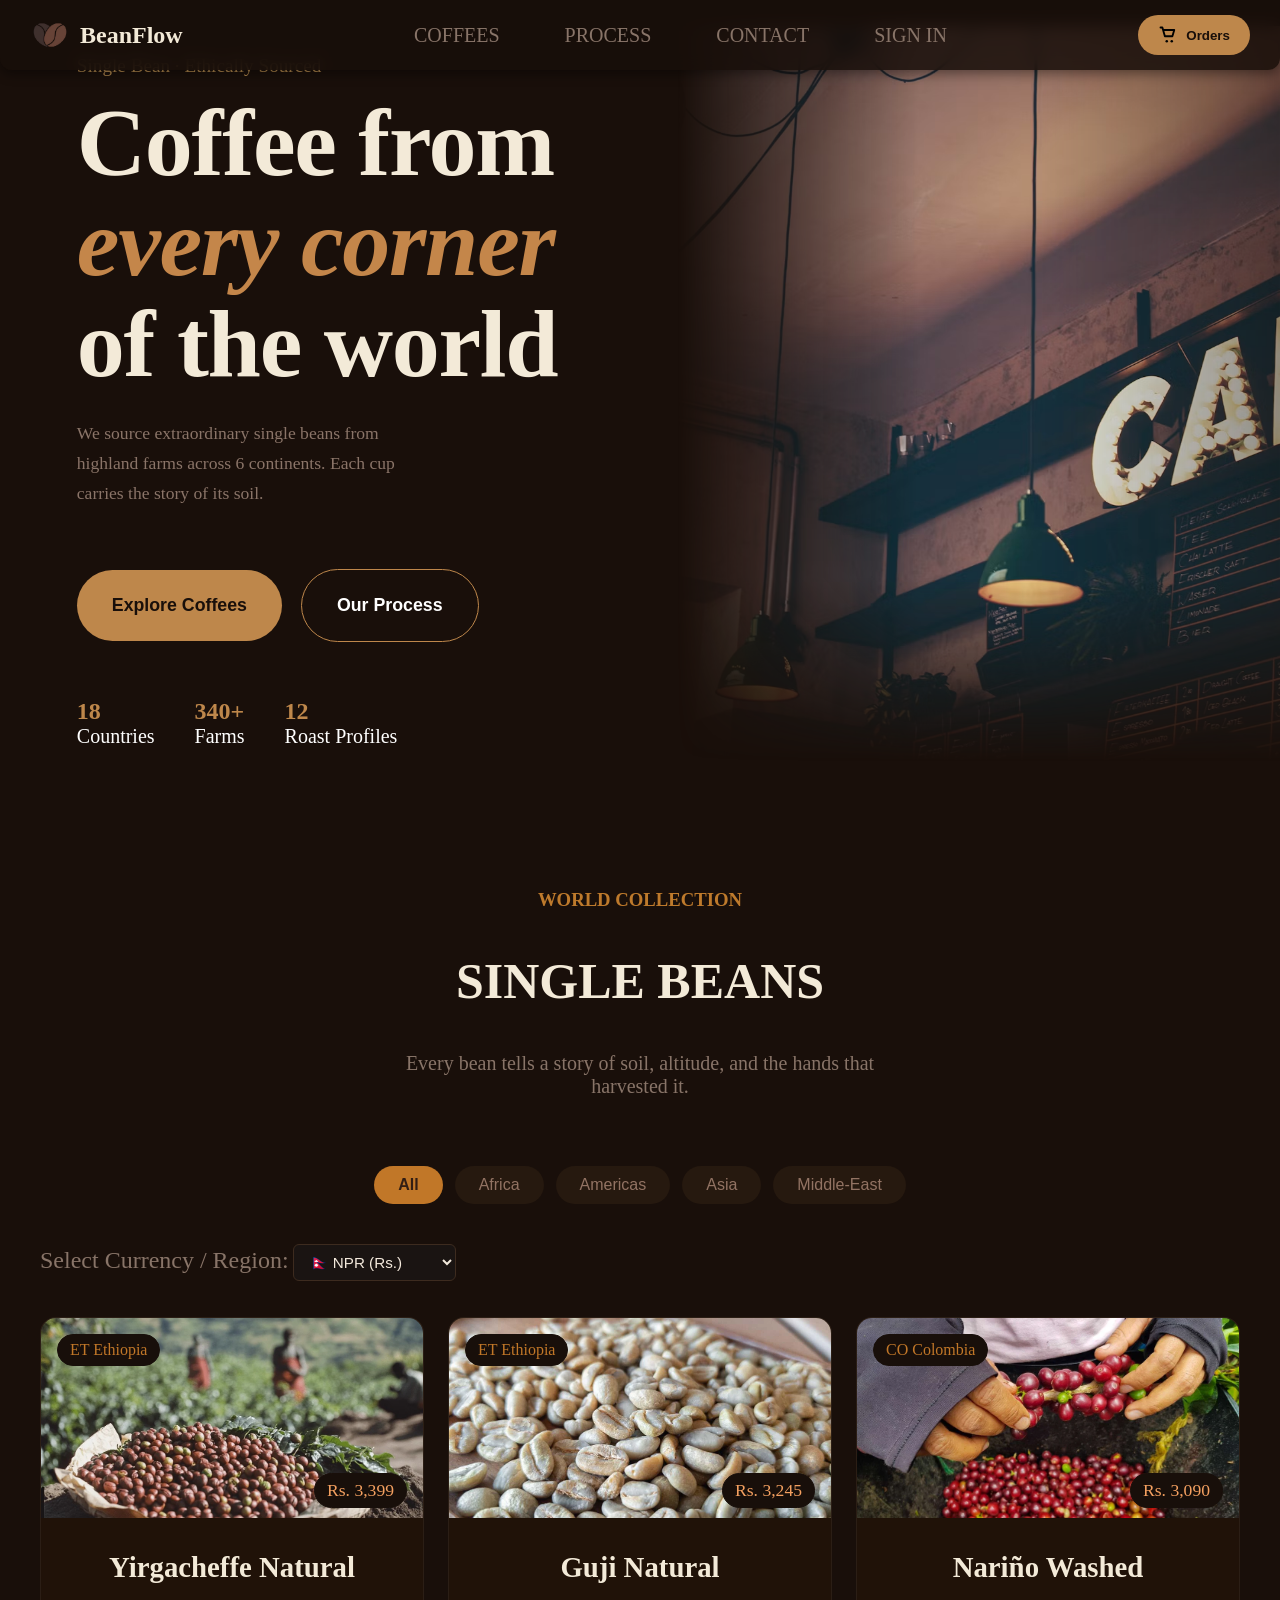
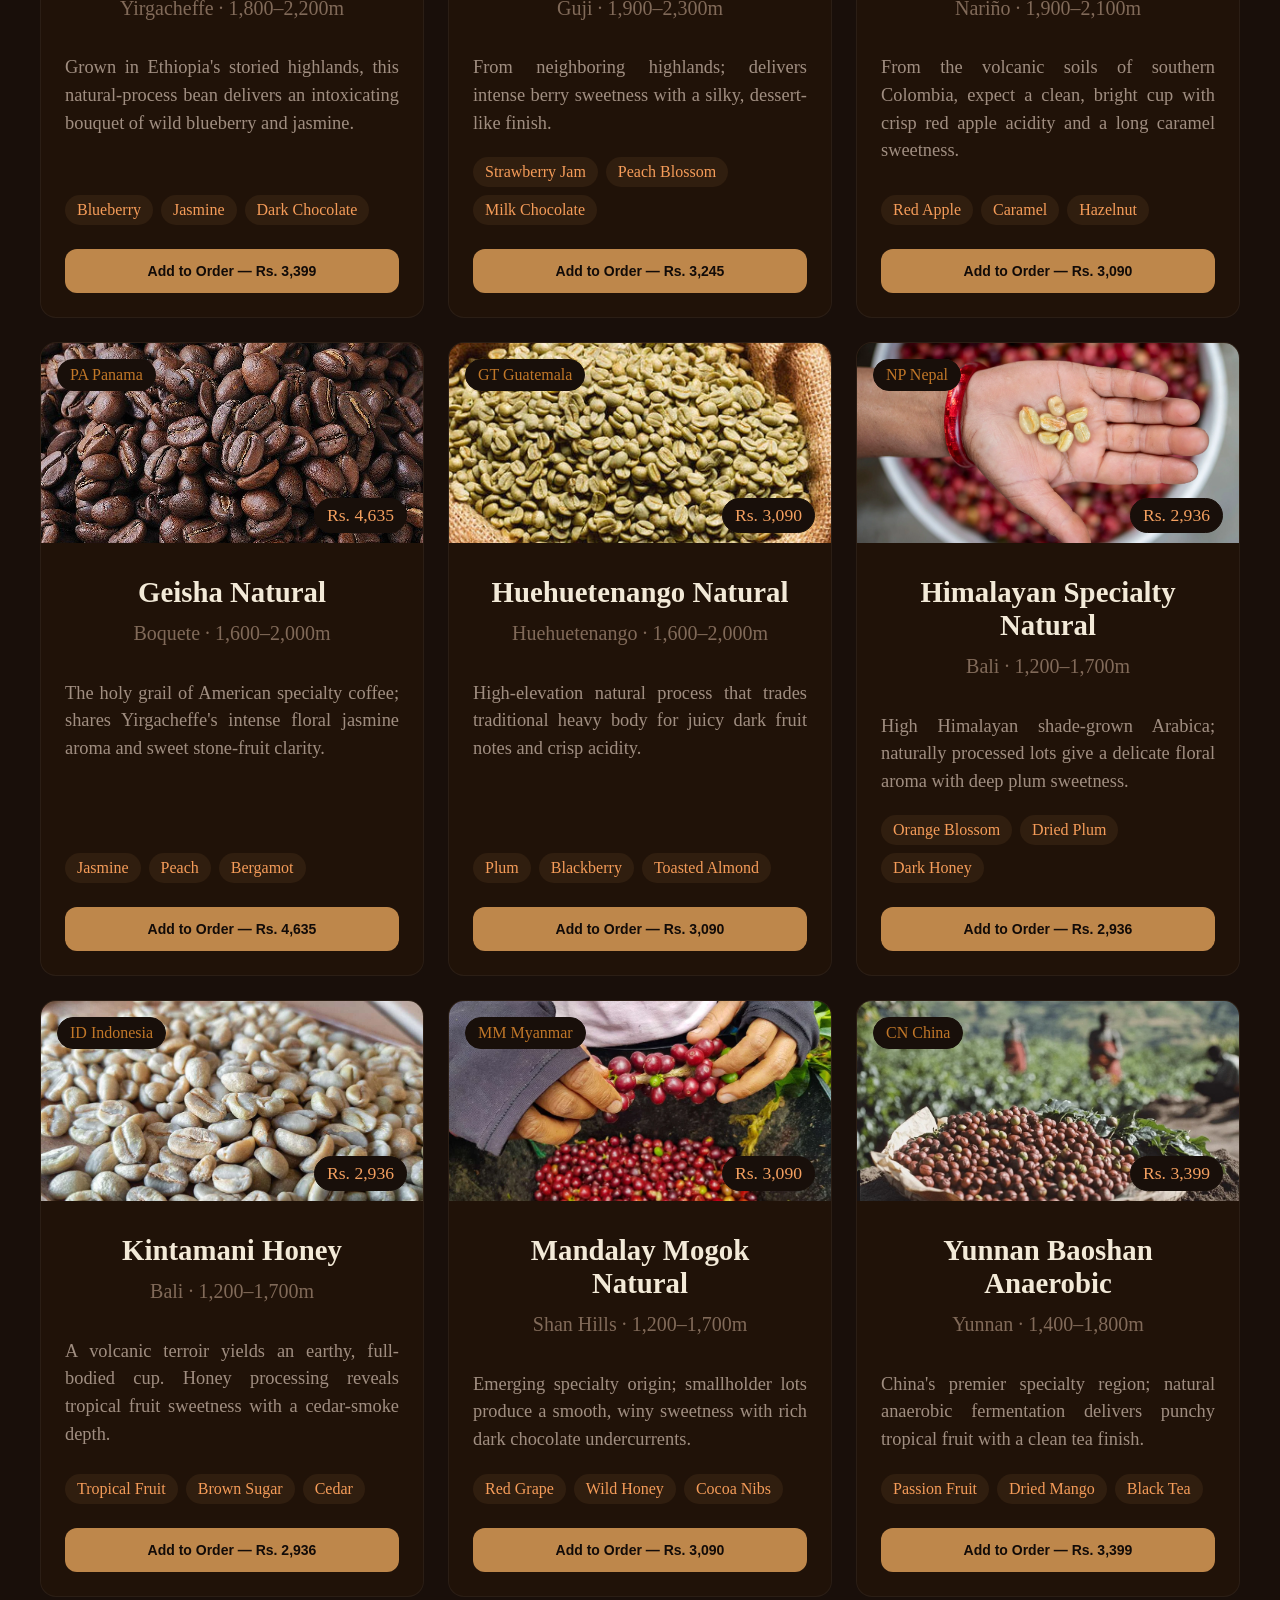
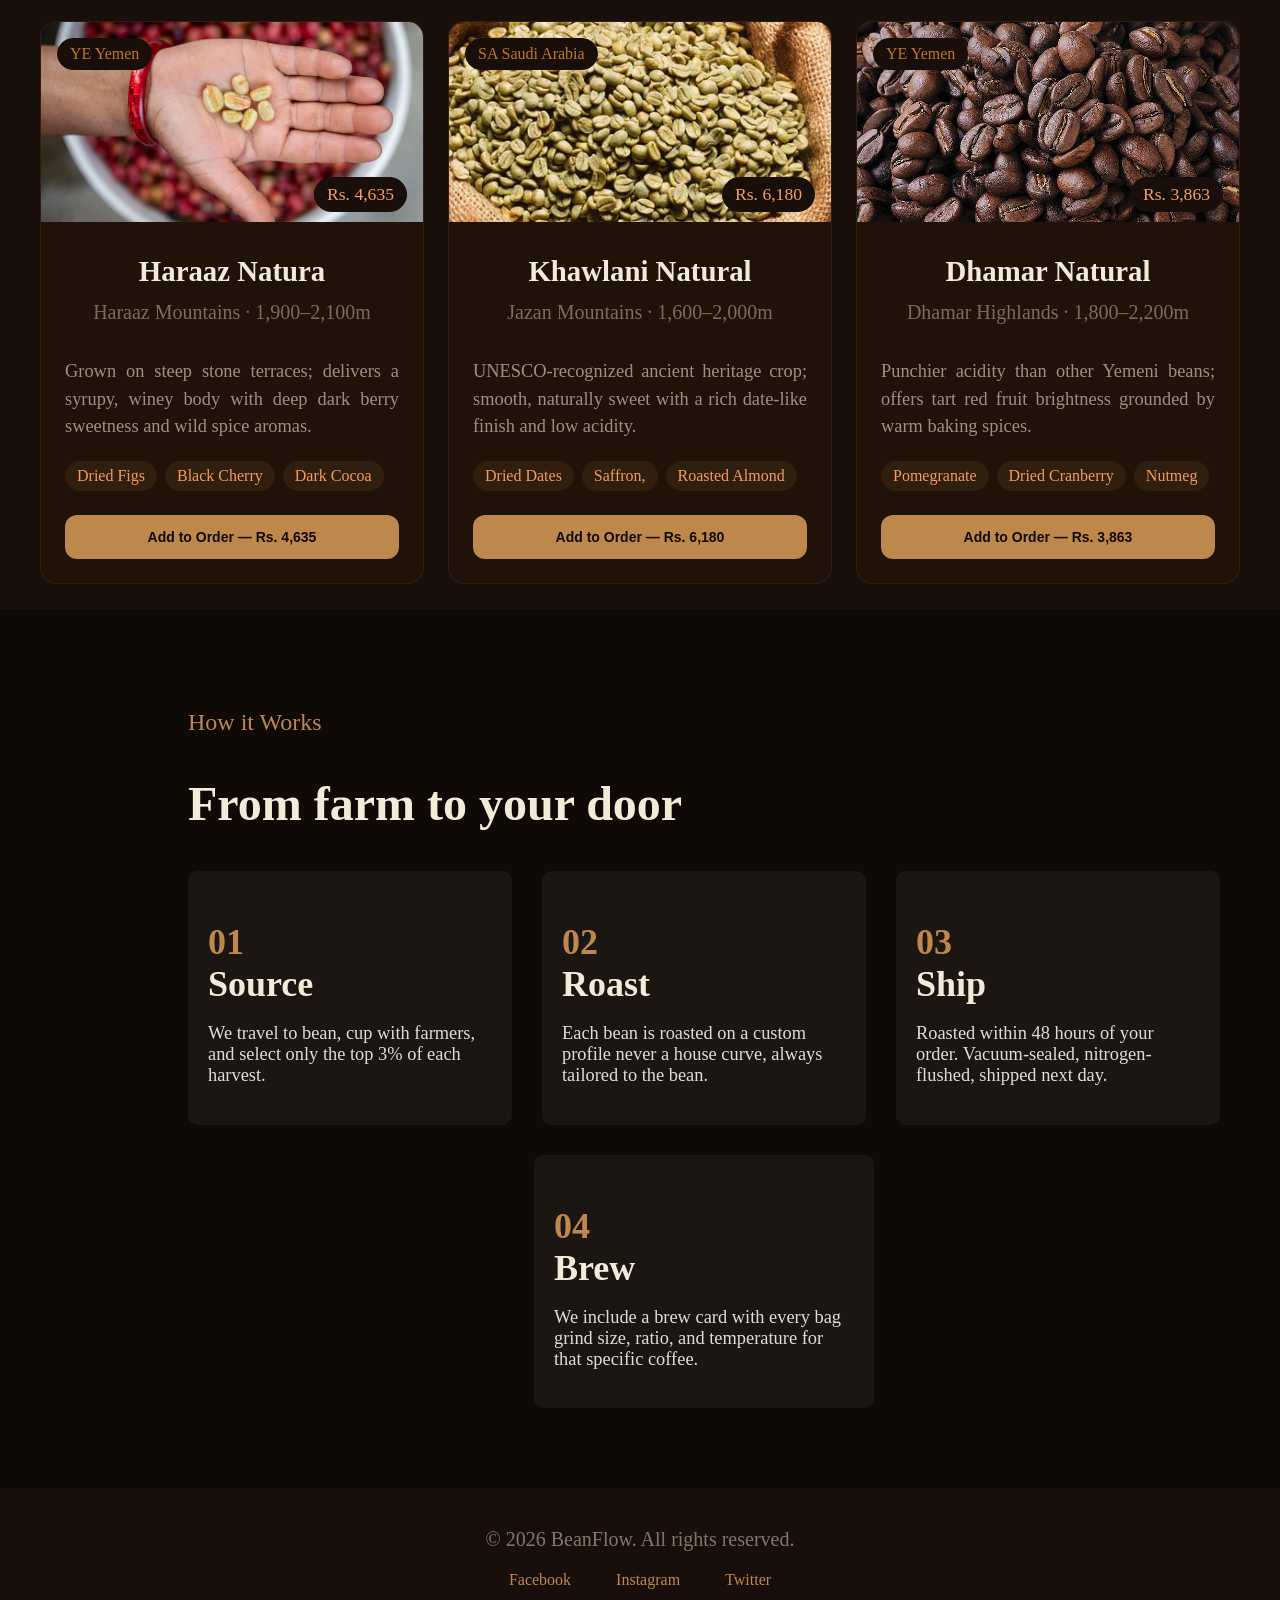
==== commit 99272467: "Added function for order tab" ====
--- a/index.html
+++ b/index.html
@@ -24,10 +24,31 @@
             <li><a href="signin.html">SIGN IN</a></li>
         </ul>
         <button class="cart-button">
-            <!-- <img src="images/cart.jpg" alt="Cart Icon"> -->
+            <img src="./images/cart.svg" alt="Cart Icon"> 
             <span class="cart-text">Orders</span>
         </button>
     </nav>
+
+    <div id="cart-drawer-overlay" class="cart-drawer-overlay">
+        <div id="cart-drawer" class="cart-drawer">
+            <div class="cart-header">
+                <h2>Your Order</h2>
+                <button id="close-cart-btn" class="close-cart-btn">&times;</button>
+            </div>
+            
+            <div id="cart-items-container" class="cart-items-container">
+                <!-- Items rendered dynamically via JS -->
+            </div>
+
+            <div class="cart-footer">
+                <div class="cart-total-wrapper">
+                    <span>Total:</span>
+                    <span id="cart-total-price">$0.00</span>
+                </div>
+                <button id="place-order-btn" class="place-order-btn">Place Order</button>
+            </div>
+        </div>
+    </div>
 
     <div class="hero" id="home">
         <div class="hero-text">
@@ -51,9 +72,9 @@
                 <div><strong>12<br></strong>Roast Profiles</div>
             </div>
         </div>
-        <div class="hero-image">
+       <div class="hero-image">
             <img src="images/cozy-coffee-shop-stockcake.jpg" alt="Coffee Beans">
-        </div>
+        </div> 
     </div>
 
     <section class="coffees" id="coffees">
--- a/style.css
+++ b/style.css
@@ -85,18 +85,200 @@
     cursor: pointer;
     border-radius: 20px;
     flex-shrink: 0;
+    font-weight: bold;
+
+    /* Add these alignment properties */
+    display: inline-flex;
+    align-items: center;
     justify-content: center;
-    font-weight: bold;
 }
 
 .cart-button:hover {
     background-color: #A36B3D;
 }
 
-.cart-button img {
+.cart-button img,
+.cart-button svg {
     width: 20px;
     height: auto;
-    margin-right: 5px;
+    margin-right: 8px;
+    display: block; /* Removes unwanted bottom inline whitespace */
+}
+
+/* Cart Drawer Layout */
+.cart-drawer-overlay {
+    display: none;
+    position: fixed;
+    top: 0;
+    left: 0;
+    width: 100%;
+    height: 100%;
+    background: rgba(0, 0, 0, 0.7);
+    z-index: 99999;
+    justify-content: flex-end;
+}
+
+.cart-drawer {
+    width: 100%;
+    max-width: 550px;
+    height: 100%;
+    background: #201208;
+    border-left: 2px solid #3d2a1d;
+    color: #F3EAD8;
+    display: flex;
+    flex-direction: column;
+    padding: 20px;
+    box-sizing: border-box;
+    position: relative;
+}
+
+/* Header & Footer */
+.cart-header {
+    display: flex;
+    justify-content: space-between;
+    align-items: center;
+    border-bottom: 1px solid #3d2a1d;
+    padding-bottom: 15px;
+}
+
+.cart-header h2 {
+    color: #F3EAD8;
+    margin: 0px 0px;
+    font-size: 2rem;
+}
+
+.close-cart-btn {
+    background: none;
+    border: none;
+    color: #F3EAD8;
+    font-size: 1.8rem;
+    cursor: pointer;
+}
+
+.cart-items-container {
+    flex: 1;
+    overflow-y: auto;
+    padding: 15px 0;
+}
+
+.cart-footer {
+    border-top: 1px solid #3d2a1d;
+    padding-top: 15px;
+}
+
+.cart-total-wrapper {
+    display: flex;
+    justify-content: space-between;
+    font-size: 1.2rem;
+    font-weight: bold;
+    margin-bottom: 15px;
+}
+
+.place-order-btn {
+    width: 100%;
+    height: 60px;
+    padding: 12px;
+    background: #BE874B;
+    color: #190F0A;
+    font-weight: bold;
+    border: none;
+    border-radius: 15px;
+    cursor: pointer;
+    font-size: 1.15rem;
+}
+
+
+/* Dynamic Item Row Formatting */
+.cart-item-row {
+    display: flex;
+    justify-content: space-between;
+    align-items: center;
+    margin-bottom: 15px;
+    background: #190F0A;
+    padding: 10px;
+    border-radius: 6px;
+    border: 1px solid #3d2a1d;
+}
+
+.cart-item-title {
+    font-weight: bold;
+    color: #F3EAD8;
+    font-size: 1.5rem;
+}
+
+.cart-item-origin-badge {
+    display: inline-block;
+    font-size: 0.7rem;
+    font-weight: 600;
+    color: #BE874B;
+    background: #2a1a10;
+    border: 1px solid #3d2a1d;
+    padding: 2px 6px;
+    border-radius: 4px;
+    margin: 3px 0;
+}
+
+.cart-item-price {
+    font-size: 1.15rem;
+    color: #BE874B;
+}
+
+.cart-item-actions {
+    display: flex;
+    align-items: center;
+    gap: 10px;
+}
+
+.qty-btn {
+    background: #3d2a1d;
+    color: #BE874B;
+    border: none;
+    width: 34px;
+    height: 34px;
+    border-radius: 6px;
+    cursor: pointer;
+    font-size: 1.5rem;
+}
+
+.cart-empty-msg {
+    text-align: center;
+    color: #88745C;
+    margin-top: 80%;
+    font-size: 1.2rem;
+}
+
+.add-coffees-msg {
+    color: #b19478;
+    font-weight: bold;
+    font-size: 1.5rem;
+    line-height: 3.5;
+    cursor: pointer;
+    text-decoration: underline;
+    background: none;
+    border: none;
+
+}
+
+.cart-item-info {
+    display: flex;
+    align-items: center;
+    gap: 12px;
+}
+
+.cart-item-img {
+    width: 80px;
+    height: 70px;
+    flex-shrink: 0;
+    border-radius: 6px;
+    overflow: hidden;
+    background-color: #3d2a1d;
+}
+
+.cart-item-img img {
+    width: 100%;
+    height: 100%;
+    object-fit: cover;
+    display: block;
 }
 
 .logo {
@@ -136,7 +318,8 @@
 
 .hero h2 {
     color: #AE854B;
-    font-size: 1.4rem;
+    font-size: 1.2rem;
+    font-weight: 300;
 }
 
 .coffee-from {
@@ -192,10 +375,17 @@
 }
 
 .hero-image img {
-    width: 100%;
-    height: 100%;
-    object-fit: cover;
-    display: block;
+  width: 100%;
+  height: 100%;
+  object-fit: cover;
+  display: block;
+
+  mask-image: 
+    linear-gradient(to right, transparent 0%, black 40%, black 60%, rgba(0,0,0,0.6) 100%),
+    linear-gradient(to top, transparent 0%, black 25%);
+
+  -webkit-mask-composite: destination-in;
+  mask-composite: intersect;
 }
 
 .hero-bttn button {
@@ -204,7 +394,7 @@
     border: none;
     padding: 25px 35px;
     margin-right: 15px;
-    border-radius: 30px;
+    border-radius: 50px;
     cursor: pointer;
     font-weight: bold;
     transition: background 0.3s ease;
@@ -213,10 +403,6 @@
     font-size: 1.11rem;
 }
 
-.hero-bttn button:hover {
-    background-color: #A36B3D;
-    transition: background 0.3s ease;
-}
 
 #process-bttn {
     background-color: #190F0A;
@@ -246,7 +432,7 @@
 
 .currency-selector label {
     font-size: 1.5rem;
-    color: #a08e81;
+    color: #887468;
     letter-spacing: 0;
 }
 
@@ -282,7 +468,7 @@
 }
 
 .heading p {
-    color: #88663B;
+    color: #887468;
     font-size: 20px;
 }
 
@@ -328,7 +514,7 @@
 
 /* Card Styling */
 .card {
-    background-color: #291303;
+    background-color: #201208;
     border-radius: 16px;
     overflow: hidden;
     border: 1px solid rgba(255, 255, 255, 0.05);
@@ -345,13 +531,28 @@
 .card-image {
     position: relative;
     height: 200px;
+    overflow: hidden;
 }
 
 .card-image img {
     width: 100%;
     height: 100%;
     object-fit: cover;
-}
+    transition: transform 0.4s ease;
+}
+
+.card:hover {
+    background-color: rgb(45, 26, 14);
+     border-radius: 16px;
+     border: 1px solid rgba(255, 255, 255, 0.05);
+      transform: translateY(-4px) scale(1.03);
+      box-shadow: 0 12px 24px rgba(0, 0, 0, 0.15);
+    }
+
+    /* 2. Zoom the inner image further for a dynamic layer depth */
+    .card:hover .card-image {
+      transform: scale(1.03);
+    }
 
 .badge {
     position: absolute;
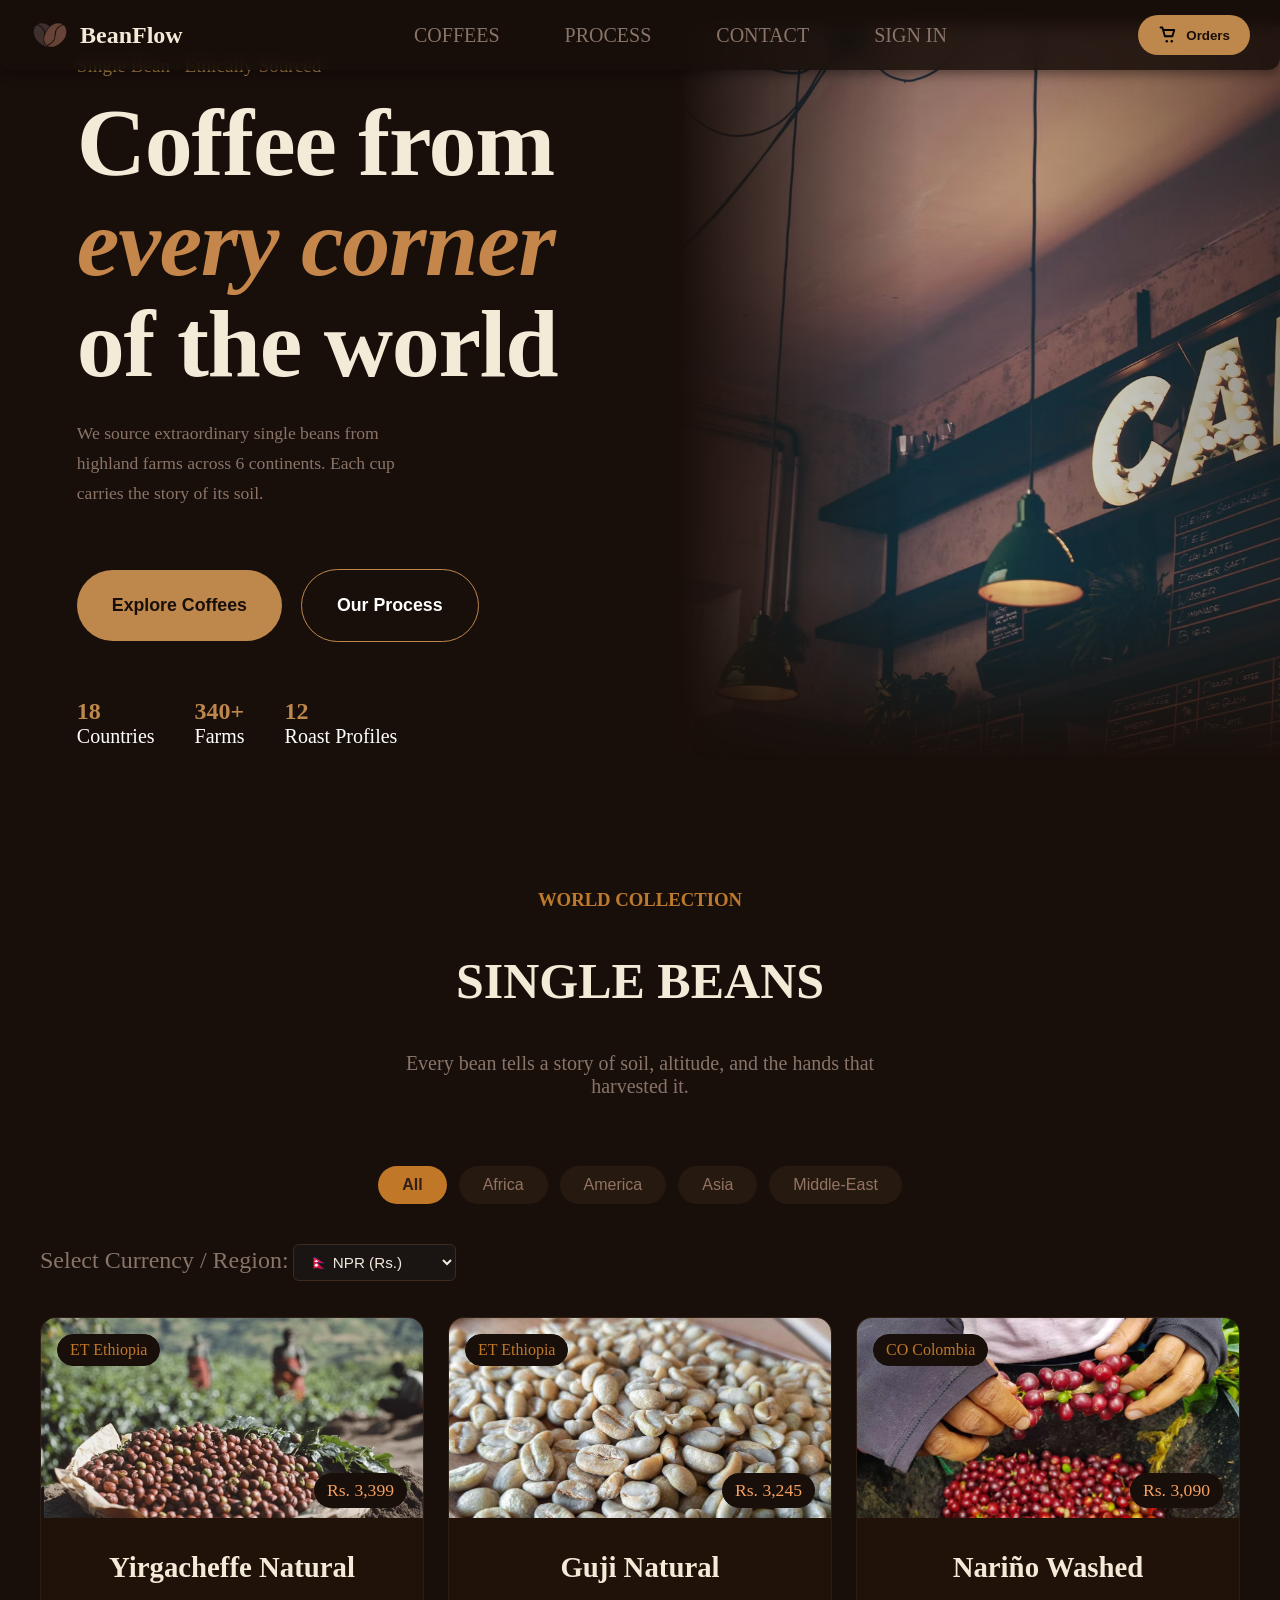
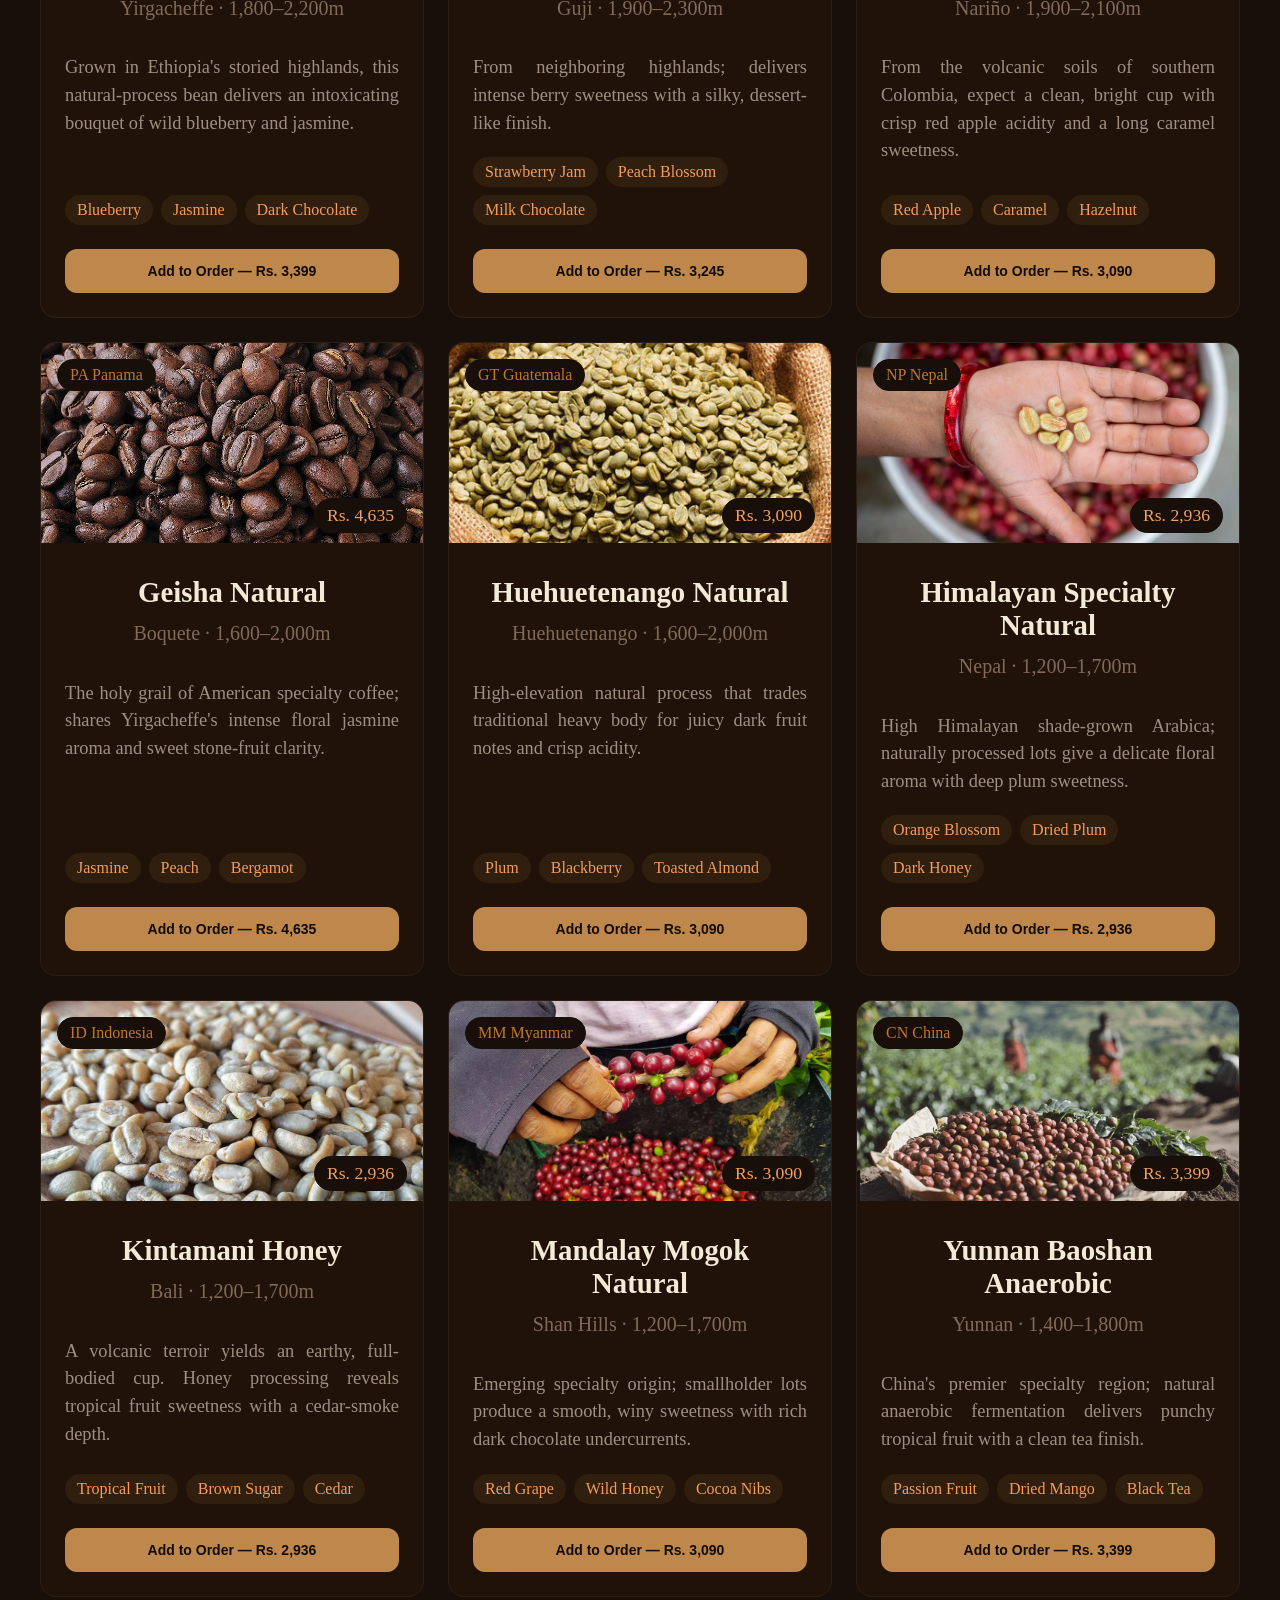
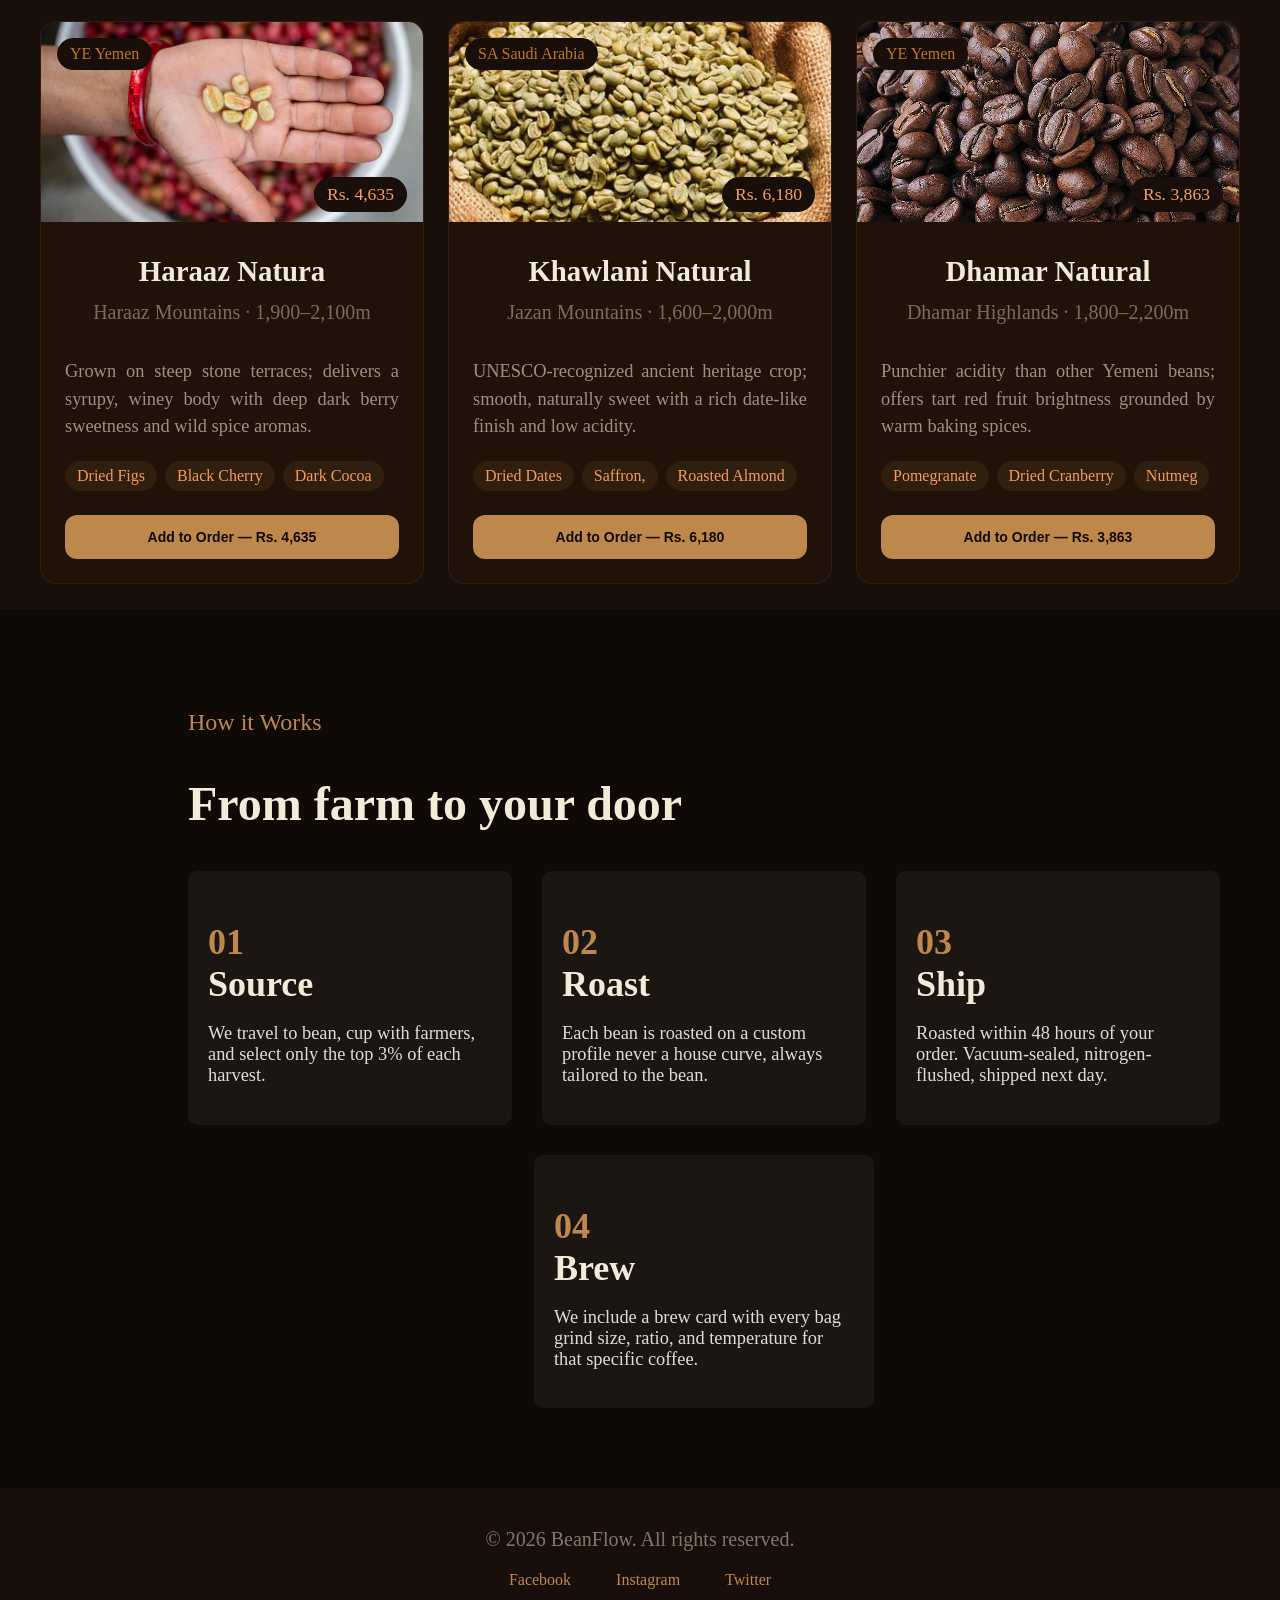
==== commit 8b44e1f8: "added metatags" ====
--- a/index.html
+++ b/index.html
@@ -5,16 +5,32 @@
     <meta charset="UTF-8">
     <meta name="viewport" content="width=device-width, initial-scale=1.0">
     <title>BeanFlow</title>
-    <link rel="icon" type="image/png" href="images/logo.png">
-<link rel="stylesheet" href="style.css?v=1.1">
-    <script src="script.js"></script>
+    <link rel="icon" type="image/png" href="images\logo.png">
+    <link rel="stylesheet" href="./style.css?v=1.1">
+    <script src="./script.js"></script>
+
+    <!-- Primary Meta Tags -->
+    <title>BeanFlow - Every bean tells a story of soil, altitude, and the hands that
+harvested it.</title>
+    <meta name="description" content="We source extraordinary single beans from
+highland farms across 6 continents. Each cup
+carries the story of its soil.">
+
+    <!-- Open Graph / Facebook / WhatsApp / LinkedIn -->
+    <meta property="og:type" content="website">
+    <meta property="og:url" content="https://ishanog.github.io/coffee/">
+    <meta property="og:title" content="BeanFlow">
+    <meta property="og:description" content="We source extraordinary single beans from
+highland farms across 6 continents. Each cup
+carries the story of its soil.">
+    <meta property="og:image" content="https://ishanog.github.io/coffee/images/business-logo.jpg">
 </head>
 
 <body>
 
     <nav class="navbar">
         <div class="logo">
-            <a href="#home"><img src="images/logo.png" alt="Coffee Shop Logo">
+            <a href="#home"><img src="images\logo.png" alt="Coffee Shop Logo">
                 <span class="logo-text">BeanFlow</span></a>
         </div>
         <ul class="nav-links">
@@ -24,7 +40,7 @@
             <li><a href="signin.html">SIGN IN</a></li>
         </ul>
         <button class="cart-button">
-            <img src="./images/cart.svg" alt="Cart Icon"> 
+            <img src="./images/cart.svg" alt="Cart Icon">
             <span class="cart-text">Orders</span>
         </button>
     </nav>
@@ -35,7 +51,7 @@
                 <h2>Your Order</h2>
                 <button id="close-cart-btn" class="close-cart-btn">&times;</button>
             </div>
-            
+
             <div id="cart-items-container" class="cart-items-container">
                 <!-- Items rendered dynamically via JS -->
             </div>
@@ -72,9 +88,9 @@
                 <div><strong>12<br></strong>Roast Profiles</div>
             </div>
         </div>
-       <div class="hero-image">
+        <div class="hero-image">
             <img src="images/cozy-coffee-shop-stockcake.jpg" alt="Coffee Beans">
-        </div> 
+        </div>
     </div>
 
     <section class="coffees" id="coffees">
@@ -88,7 +104,7 @@
             <div class="filter-tabs">
                 <button class="tab-btn active" data-region="all">All</button>
                 <button class="tab-btn" data-region="africa">Africa</button>
-                <button class="tab-btn" data-region="americas">Americas</button>
+                <button class="tab-btn" data-region="americas">America</button>
                 <button class="tab-btn" data-region="asia">Asia</button>
                 <button class="tab-btn" data-region="middle-east">Middle-East</button>
             </div>
@@ -160,8 +176,7 @@
 
                 <div class="card" data-region="americas">
                     <div class="card-image">
-                        <img src="./images/Nariño Washed.jpg"
-                            alt="Nariño Coffee">
+                        <img src="./images/Nariño Washed.jpg" alt="Nariño Coffee">
                         <span class="badge top-left">CO Colombia</span>
                         <span class="badge top-right"><span class="price" data-price-usd="20">$20</span></span>
                     </div>
@@ -186,8 +201,7 @@
 
                 <div class="card" data-region="americas">
                     <div class="card-image">
-                        <img src="./images/bean_logic.jpg"
-                            alt="Nariño Coffee">
+                        <img src="./images/bean_logic.jpg" alt="Nariño Coffee">
                         <span class="badge top-left">PA Panama</span>
                         <span class="badge top-right"><span class="price" data-price-usd="30">$30</span></span>
                     </div>
@@ -211,8 +225,7 @@
 
                 <div class="card" data-region="americas">
                     <div class="card-image">
-                        <img src="./images/Huehuetenango Natural.jpg"
-                            alt="Nariño Coffee">
+                        <img src="./images/Huehuetenango Natural.jpg" alt="Nariño Coffee">
                         <span class="badge top-left">GT Guatemala</span>
                         <span class="badge top-right"><span class="price" data-price-usd="20">$20</span></span>
                     </div>
@@ -239,8 +252,7 @@
 
                 <div class="card" data-region="asia">
                     <div class="card-image">
-                        <img src="./images/Himalayan Specialty Natural.webp"
-                            alt="Kintamani Coffee">
+                        <img src="./images/Himalayan Specialty Natural.webp" alt="Kintamani Coffee">
                         <span class="badge top-left">NP Nepal</span>
                         <span class="badge top-right"><span class="price" data-price-usd="19">$19</span></span>
                     </div>
@@ -249,7 +261,7 @@
                             <h3 class="card-title">Himalayan Specialty Natural</h3>
 
                         </div>
-                        <p class="meta">Bali · 1,200–1,700m</p>
+                        <p class="meta">Nepal · 1,200–1,700m</p>
                         <p class="description">
                             High Himalayan shade-grown Arabica; naturally processed lots give a delicate floral aroma
                             with deep plum sweetness.
@@ -265,8 +277,7 @@
 
                 <div class="card" data-region="asia">
                     <div class="card-image">
-                        <img src="./images/Guji Natural.webp"
-                            alt="Kintamani Coffee">
+                        <img src="./images/Guji Natural.webp" alt="Kintamani Coffee">
                         <span class="badge top-left">ID Indonesia</span>
                         <span class="badge top-right"><span class="price" data-price-usd="19">$19</span>
                     </div>
@@ -290,8 +301,7 @@
 
                 <div class="card" data-region="asia">
                     <div class="card-image">
-                        <img src="./images/Nariño Washed.jpg"
-                            alt="Kintamani Coffee">
+                        <img src="./images/Nariño Washed.jpg" alt="Kintamani Coffee">
                         <span class="badge top-left">MM Myanmar</span>
                         <span class="badge top-right"><span class="price" data-price-usd="20">$20</span></span>
                     </div>
@@ -315,8 +325,7 @@
 
                 <div class="card" data-region="asia">
                     <div class="card-image">
-                        <img src="./images/Yirgacheffe Coffee.jpg"
-                            alt="Kintamani Coffee">
+                        <img src="./images/Yirgacheffe Coffee.jpg" alt="Kintamani Coffee">
                         <span class="badge top-left">CN China</span>
                         <span class="badge top-right"><span class="price" data-price-usd="22">$22</span></span>
                     </div>
@@ -340,8 +349,7 @@
 
                 <div class="card" data-region="middle-east">
                     <div class="card-image">
-                        <img src="./images/Himalayan Specialty Natural.webp"
-                            alt="Nariño Coffee">
+                        <img src="./images/Himalayan Specialty Natural.webp" alt="Nariño Coffee">
                         <span class="badge top-left">YE Yemen</span>
                         <span class="badge top-right"><span class="price" data-price-usd="30">$30</span></span>
                     </div>
@@ -366,8 +374,7 @@
 
                 <div class="card" data-region="middle-east">
                     <div class="card-image">
-                        <img src="./images/Huehuetenango Natural.jpg"
-                            alt="Nariño Coffee">
+                        <img src="./images/Huehuetenango Natural.jpg" alt="Nariño Coffee">
                         <span class="badge top-left">SA Saudi Arabia</span>
                         <span class="badge top-right"><span class="price" data-price-usd="40">$40</span></span>
                     </div>
@@ -392,8 +399,7 @@
 
                 <div class="card" data-region="middle-east">
                     <div class="card-image">
-                        <img src="./images/bean_logic.jpg"
-                            alt="Nariño Coffee">
+                        <img src="./images/bean_logic.jpg" alt="Nariño Coffee">
                         <span class="badge top-left">YE Yemen</span>
                         <span class="badge top-right"><span class="price" data-price-usd="25">$25</span></span>
                     </div>
--- a/style.css
+++ b/style.css
@@ -102,7 +102,8 @@
     width: 20px;
     height: auto;
     margin-right: 8px;
-    display: block; /* Removes unwanted bottom inline whitespace */
+    display: block;
+    /* Removes unwanted bottom inline whitespace */
 }
 
 /* Cart Drawer Layout */
@@ -375,17 +376,17 @@
 }
 
 .hero-image img {
-  width: 100%;
-  height: 100%;
-  object-fit: cover;
-  display: block;
-
-  mask-image: 
-    linear-gradient(to right, transparent 0%, black 40%, black 60%, rgba(0,0,0,0.6) 100%),
-    linear-gradient(to top, transparent 0%, black 25%);
-
-  -webkit-mask-composite: destination-in;
-  mask-composite: intersect;
+    width: 100%;
+    height: 100%;
+    object-fit: cover;
+    display: block;
+
+    mask-image:
+        linear-gradient(to right, transparent 0%, black 40%, black 60%, rgba(0, 0, 0, 0.6) 100%),
+        linear-gradient(to top, transparent 0%, black 25%);
+
+    -webkit-mask-composite: destination-in;
+    mask-composite: intersect;
 }
 
 .hero-bttn button {
@@ -543,16 +544,16 @@
 
 .card:hover {
     background-color: rgb(45, 26, 14);
-     border-radius: 16px;
-     border: 1px solid rgba(255, 255, 255, 0.05);
-      transform: translateY(-4px) scale(1.03);
-      box-shadow: 0 12px 24px rgba(0, 0, 0, 0.15);
-    }
-
-    /* 2. Zoom the inner image further for a dynamic layer depth */
-    .card:hover .card-image {
-      transform: scale(1.03);
-    }
+    border-radius: 16px;
+    border: 1px solid rgba(255, 255, 255, 0.05);
+    transform: translateY(-4px) scale(1.03);
+    box-shadow: 0 12px 24px rgba(0, 0, 0, 0.15);
+}
+
+/* 2. Zoom the inner image further for a dynamic layer depth */
+.card:hover .card-image {
+    transform: scale(1.03);
+}
 
 .badge {
     position: absolute;
@@ -925,6 +926,14 @@
     height: 100%;
     object-fit: cover;
     display: block;
+
+
+    mask-image:
+        linear-gradient(to left, transparent 0%, black 15%, black 30%, rgba(0, 0, 0, 0.6) 100%),
+        linear-gradient(to top, transparent 0%, black 25%);
+
+    -webkit-mask-composite: destination-in;
+    mask-composite: intersect;
 }
 
 .login_left {
@@ -1097,7 +1106,7 @@
     display: block;
 }
 
-#signup-form h4{
+#signup-form h4 {
     margin-top: 15px;
     padding: 10px;
     background-color: #f8d7da;
@@ -1160,4 +1169,191 @@
     background-color: #3a1e1e;
     border-left: 6px solid #ef5350;
     color: #ffebee;
+}
+
+/* admin pannel css */
+
+.admin-container {
+    max-width: 1050px;
+    margin: 120px auto 50px;
+    padding: 30px;
+    background-color: #201208;
+    border: 1px solid #BE874B;
+    border-radius: 12px;
+    color: #F3EAD8;
+}
+
+.admin-header {
+    display: flex;
+    justify-content: space-between;
+    align-items: center;
+    margin-bottom: 25px;
+    border-bottom: 1px solid #3d2a1d;
+    padding-bottom: 15px;
+}
+
+.admin-header h1 {
+    color: #BE874B;
+    margin: 0;
+    font-size: 2rem;
+}
+
+.logout-btn {
+    color: #190F0A;
+    text-decoration: none;
+    font-weight: bold;
+    font-size: 14px;
+}
+
+/* Action Buttons */
+.btn-edit {
+    background-color: #BE874B;
+    color: #190F0A;
+    padding: 6px 12px;
+    border-radius: 4px;
+    text-decoration: none;
+    font-weight: bold;
+    font-size: 13px;
+    margin-right: 6px;
+}
+
+.btn-delete {
+    background-color: #3b1818;
+    color: #ef5350;
+    border: 1px solid #ef5350;
+    padding: 6px 12px;
+    border-radius: 4px;
+    text-decoration: none;
+    font-weight: bold;
+    font-size: 13px;
+}
+
+.btn-delete:hover {
+    background-color: #c62828;
+    color: #fff;
+}
+
+/* Edit Box */
+.edit-box {
+    background-color: #190F0A;
+    border: 1px solid #BE874B;
+    padding: 20px;
+    border-radius: 8px;
+    margin-bottom: 25px;
+}
+
+.edit-box h3 {
+    margin-top: 0;
+    color: #BE874B;
+}
+
+.edit-form-row {
+    display: flex;
+    gap: 15px;
+    align-items: flex-end;
+}
+
+.edit-form-group {
+    flex: 1;
+    display: flex;
+    flex-direction: column;
+}
+
+.edit-form-group label {
+    font-size: 12px;
+    margin-bottom: 5px;
+    color: #88745C;
+}
+
+.edit-form-group input {
+    height: 40px;
+    border: 1px solid #3d2a1d;
+    background: #201208;
+    border-radius: 6px;
+    padding: 0 12px;
+    color: white;
+}
+
+.btn-clear {
+    background-color: #c62828;
+    color: #fff;
+    text-decoration: none;
+    padding: 8px 18px;
+    border-radius: 6px;
+    font-weight: bold;
+    font-size: 14px;
+
+    /* Centering Rules */
+    display: block;
+    width: fit-content;
+    margin: 20px auto;
+}
+
+.btn-save {
+    background: #4caf50;
+    color: white;
+    border: none;
+    padding: 0 20px;
+    height: 42px;
+    border-radius: 6px;
+    font-weight: bold;
+    cursor: pointer;
+}
+
+.btn-cancel {
+    background: #555;
+    color: white;
+    padding: 12px 18px;
+    border-radius: 6px;
+    text-decoration: none;
+    font-size: 13px;
+    font-weight: bold;
+}
+
+.admin-table {
+    width: 100%;
+    border-collapse: collapse;
+    margin-top: 10px;
+}
+
+.admin-table th,
+.admin-table td {
+    padding: 12px 16px;
+    text-align: left;
+    border-bottom: 1px solid #3d2a1d;
+}
+
+.admin-table th {
+    background-color: #190F0A;
+    color: #BE874B;
+    font-size: 14px;
+    text-transform: uppercase;
+}
+
+.admin-table tr:hover {
+    background-color: #2a190e;
+}
+
+.wlc-container {
+    color: #F3EAD8;
+    margin-top: 22%;
+    text-align: center;
+
+
+    & h1 {
+        color: #BE874B;
+        font-size: 10rem;
+    }
+}
+
+#typewriter-text {
+  font-family: monospace;
+  border-right: 2px solid #333;
+  display: inline-block;
+  padding-right: 4px;
+  animation: blink 0.7s infinite;
+}
+
+@keyframes blink {
+  50% { border-color: transparent; }
 }
